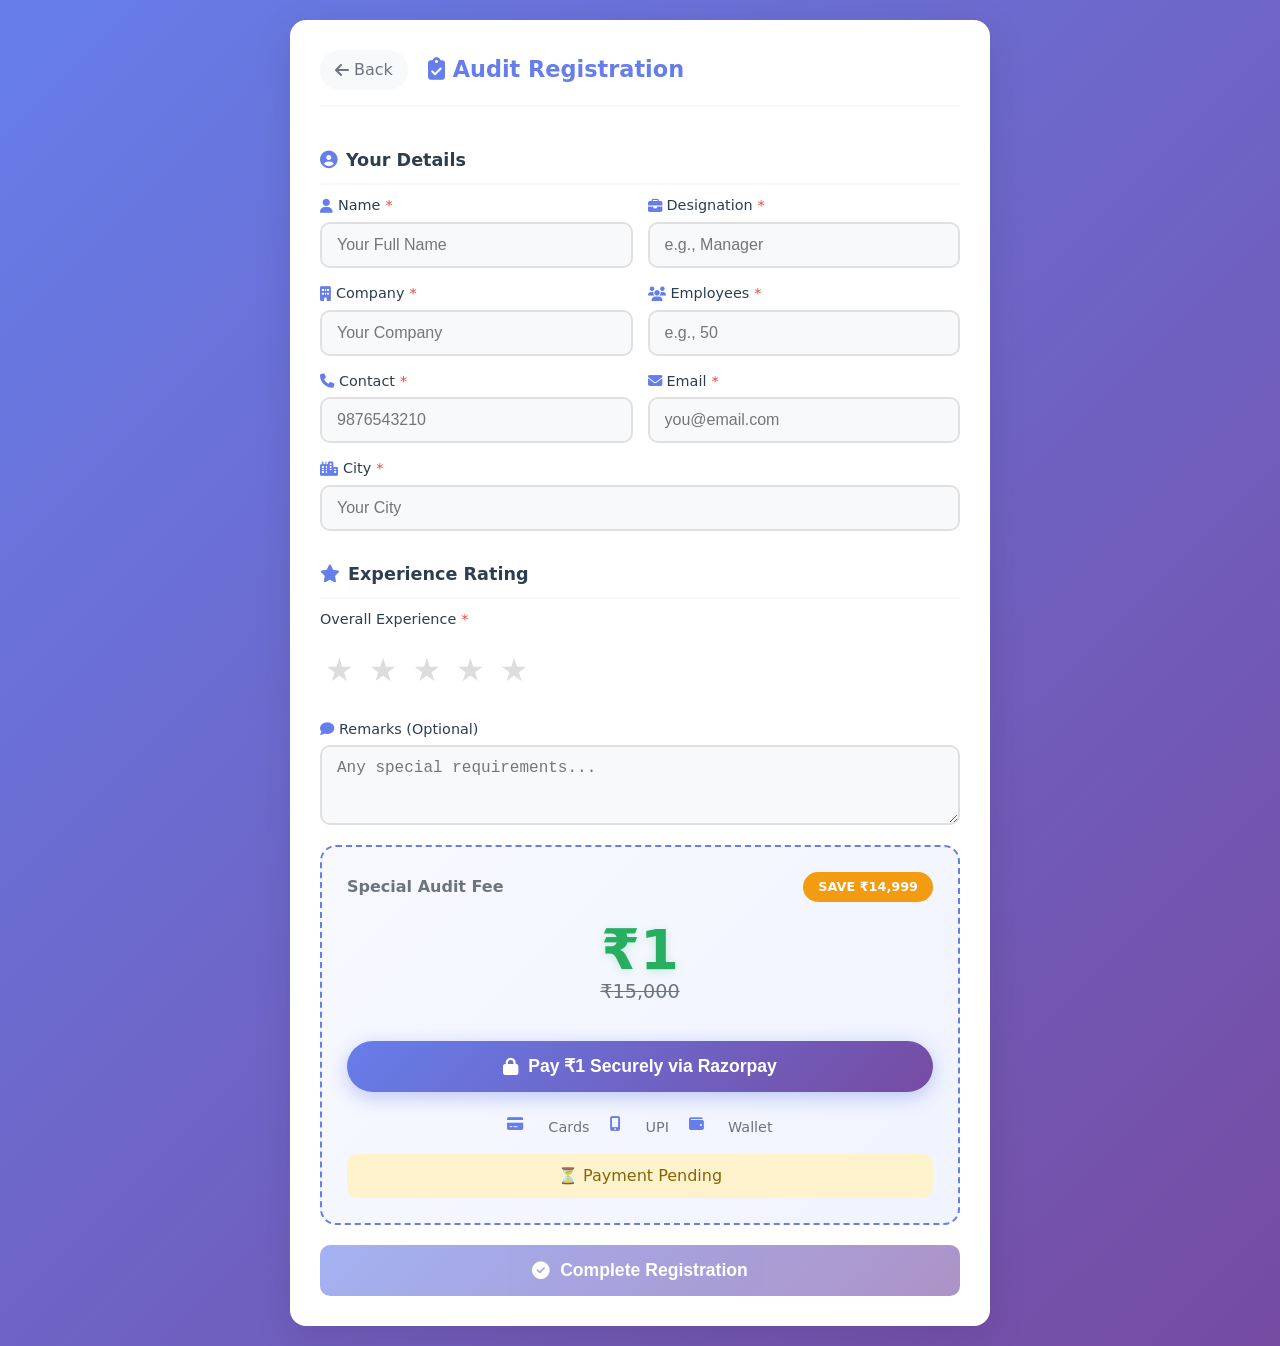
==== audit.html @ 8b499efc "solve the error" ====
<!DOCTYPE html>
<html lang="en">
<head>
    <meta charset="UTF-8">
    <meta name="viewport" content="width=device-width, initial-scale=1.0, maximum-scale=1.0, user-scalable=no">
    <title>Audit Registration - EventPro</title>
    <link rel="stylesheet" href="css/style.css">
    <!-- ✅ FIXED: Removed trailing space from Font Awesome URL -->
    <link rel="stylesheet" href="https://cdnjs.cloudflare.com/ajax/libs/font-awesome/6.4.0/css/all.min.css">
</head>
<body>
    <div class="form-container">
        <div class="form-nav">
            <a href="index.html" class="back-btn"><i class="fas fa-arrow-left"></i> Back</a>
            <h2><i class="fas fa-clipboard-check"></i> Audit Registration</h2>
        </div>
        
        <form id="auditForm" class="main-form" novalidate>
            <div class="section-title"><i class="fas fa-user-circle"></i> Your Details</div>
            
            <div class="form-row">
                <div class="field">
                    <label for="name"><i class="fas fa-user"></i> Name <span class="req">*</span></label>
                    <input type="text" id="name" name="name" placeholder="Your Full Name" required>
                </div>
                <div class="field">
                    <label for="designation"><i class="fas fa-briefcase"></i> Designation <span class="req">*</span></label>
                    <input type="text" id="designation" name="designation" placeholder="e.g., Manager" required>
                </div>
            </div>
            
            <div class="form-row">
                <div class="field">
                    <label for="company"><i class="fas fa-building"></i> Company <span class="req">*</span></label>
                    <input type="text" id="company" name="company" placeholder="Your Company" required>
                </div>
                <div class="field">
                    <label for="employees"><i class="fas fa-users"></i> Employees <span class="req">*</span></label>
                    <input type="number" id="employees" name="employees" placeholder="e.g., 50" min="1" required>
                </div>
            </div>
            
            <div class="form-row">
                <div class="field">
                    <label for="phone"><i class="fas fa-phone"></i> Contact <span class="req">*</span></label>
                    <input type="tel" id="phone" name="phone" placeholder="9876543210" pattern="[6-9][0-9]{9}" required>
                </div>
                <div class="field">
                    <label for="email"><i class="fas fa-envelope"></i> Email <span class="req">*</span></label>
                    <input type="email" id="email" name="email" placeholder="you@email.com" required>
                </div>
            </div>
            
            <div class="form-row">
                <div class="field full">
                    <label for="city"><i class="fas fa-city"></i> City <span class="req">*</span></label>
                    <input type="text" id="city" name="city" placeholder="Your City" required>
                </div>
            </div>
            
            <div class="section-title"><i class="fas fa-star"></i> Experience Rating</div>
            <div class="form-row">
                <div class="field full">
                    <label>Overall Experience <span class="req">*</span></label>
                    <div class="star-rating" id="auditStarRating">
                        <input type="radio" id="auditStar5" name="audit_rating" value="5"><label for="auditStar5">★</label>
                        <input type="radio" id="auditStar4" name="audit_rating" value="4"><label for="auditStar4">★</label>
                        <input type="radio" id="auditStar3" name="audit_rating" value="3"><label for="auditStar3">★</label>
                        <input type="radio" id="auditStar2" name="audit_rating" value="2"><label for="auditStar2">★</label>
                        <input type="radio" id="auditStar1" name="audit_rating" value="1" required><label for="auditStar1">★</label>
                    </div>
                </div>
            </div>
            
            <div class="form-row">
                <div class="field full">
                    <label for="remarks"><i class="fas fa-comment"></i> Remarks (Optional)</label>
                    <textarea id="remarks" rows="2" placeholder="Any special requirements..."></textarea>
                </div>
            </div>
            
            <!-- Payment Card -->
            <div class="payment-card">
                <div class="price-header">
                    <span class="price-label">Special Audit Fee</span>
                    <span class="offer-badge">SAVE ₹14,999</span>
                </div>
                <div class="price-display">
                    <span class="current-price">₹1</span>
                    <span class="original-price">₹15,000</span>
                </div>
                
                <!-- Payment Button -->
                <button type="button" id="payNowBtn" class="pay-btn">
                    <i class="fas fa-lock"></i> Pay ₹1 Securely via Razorpay
                </button>
                
                <div class="payment-methods">
                    <i class="fas fa-credit-card"></i> Cards
                    <i class="fas fa-mobile-alt"></i> UPI
                    <i class="fas fa-wallet"></i> Wallet
                </div>
                
                <div id="paymentStatus" class="payment-status pending">
                    ⏳ Payment Pending
                </div>
            </div>
            
            <!-- Submit Button (Enabled Only After Payment) -->
            <button type="submit" id="completeBtn" class="btn-complete" disabled>
                <i class="fas fa-check-circle"></i> Complete Registration
            </button>
        </form>
        
        <!-- Success Message -->
        <div id="auditSuccessMsg" class="success-message hidden">
            <div class="success-icon"><i class="fas fa-check-circle"></i></div>
            <h3>Registration Successful!</h3>
            <div class="receipt-details">
                <p><strong>Name:</strong> <span id="receiptName"></span></p>
                <p><strong>Email:</strong> <span id="receiptEmail"></span></p>
                <p><strong>Amount:</strong> ₹1</p>
                <p><strong>Payment ID:</strong> <span id="receiptPaymentId"></span></p>
                <p><strong>Status:</strong> <span class="success-text">Completed</span></p>
            </div>
            <div class="success-actions">
                <button onclick="window.print()" class="btn-print"><i class="fas fa-print"></i> Print</button>
                <a href="index.html" class="btn-home"><i class="fas fa-home"></i> Home</a>
            </div>
        </div>
    </div>
    
    <div id="toast" class="toast hidden"></div>
    <div id="loader" class="loader hidden"><div class="spin"></div><p>Processing...</p></div>
    
    <!-- ✅ CORRECTED: Use js/ folder path -->
    <script src="js/audit.js"></script>
</body>
</html>
---- css/style.css ----
/* ===== VARIABLES ===== */
:root {
    --primary: #667eea;
    --primary-dark: #5568d3;
    --secondary: #764ba2;
    --success: #27ae60;
    --success-dark: #219653;
    --danger: #e74c3c;
    --warning: #f39c12;
    --dark: #2c3e50;
    --light: #f8f9fa;
    --gray: #6c757d;
    --border: #e0e0e0;
    --shadow: 0 10px 40px rgba(0,0,0,0.1);
    --radius: 16px;
    --radius-sm: 10px;
    --transition: all 0.3s ease;
}

/* ===== RESET ===== */
* {
    margin: 0;
    padding: 0;
    box-sizing: border-box;
}

body {
    font-family: 'Segoe UI', system-ui, sans-serif;
    background: linear-gradient(135deg, #667eea 0%, #764ba2 100%);
    min-height: 100vh;
    display: flex;
    flex-direction: column;
    align-items: center;
    justify-content: center;
    padding: 20px;
    color: var(--dark);
    line-height: 1.5;
}

/* ===== LANDING PAGE ===== */
.landing-body {
    background: linear-gradient(135deg, #667eea 0%, #764ba2 50%, #f093fb 100%);
}

.landing-wrapper {
    max-width: 1000px;
    width: 100%;
}

.landing-header {
    text-align: center;
    color: white;
    margin-bottom: 40px;
}

.landing-header h1 {
    font-size: 2.2rem;
    margin-bottom: 10px;
    text-shadow: 0 2px 10px rgba(0,0,0,0.2);
}

.landing-subtitle {
    font-size: 1.2rem;
    opacity: 0.95;
}

.cards-container {
    display: grid;
    grid-template-columns: repeat(auto-fit, minmax(300px, 1fr));
    gap: 30px;
    margin-bottom: 30px;
}

.selection-card {
    background: white;
    border-radius: var(--radius);
    padding: 30px 25px;
    text-align: center;
    position: relative;
    transition: var(--transition);
    box-shadow: var(--shadow);
}

.selection-card:hover {
    transform: translateY(-10px);
    box-shadow: 0 20px 50px rgba(0,0,0,0.2);
}

.feedback-card {
    border-top: 5px solid var(--success);
}

.audit-card {
    border-top: 5px solid var(--warning);
}

.card-icon {
    width: 80px;
    height: 80px;
    border-radius: 50%;
    display: flex;
    align-items: center;
    justify-content: center;
    margin: 0 auto 20px;
    font-size: 2.5rem;
    color: white;
}

.feedback-card .card-icon {
    background: linear-gradient(135deg, var(--success), var(--success-dark));
}

.audit-card .card-icon {
    background: linear-gradient(135deg, var(--warning), #e67e22);
}

.offer-badge {
    position: absolute;
    top: 15px;
    right: 15px;
    background: linear-gradient(135deg, #ff6b6b, #ee5a24);
    color: white;
    padding: 5px 15px;
    border-radius: 20px;
    font-weight: bold;
    font-size: 0.8rem;
    animation: pulse 2s infinite;
}

.selection-card h2 {
    margin-bottom: 10px;
    color: var(--dark);
}

.selection-card p {
    color: var(--gray);
    margin-bottom: 20px;
}

.price-tag {
    margin: 15px 0;
}

.old-price {
    font-size: 1.2rem;
    color: var(--gray);
    text-decoration: line-through;
    margin-right: 10px;
}

.new-price {
    font-size: 2rem;
    font-weight: bold;
    color: var(--success);
}

.card-features {
    display: flex;
    flex-wrap: wrap;
    gap: 10px;
    justify-content: center;
    margin: 20px 0;
}

.card-features span {
    background: var(--light);
    padding: 5px 12px;
    border-radius: 20px;
    font-size: 0.85rem;
    color: var(--gray);
}

.card-features i {
    color: var(--success);
    margin-right: 5px;
}

.card-btn {
    display: inline-block;
    padding: 12px 30px;
    border-radius: 30px;
    text-decoration: none;
    font-weight: 600;
    transition: var(--transition);
    margin-top: 10px;
}

.feedback-btn {
    background: var(--success);
    color: white;
}

.feedback-btn:hover {
    background: var(--success-dark);
    transform: scale(1.05);
}

.audit-btn {
    background: linear-gradient(135deg, var(--warning), #e67e22);
    color: white;
}

.audit-btn:hover {
    background: linear-gradient(135deg, #e67e22, #d35400);
    transform: scale(1.05);
}

.secure-badge {
    text-align: center;
    color: white;
    font-size: 1rem;
    margin-top: 30px;
    padding: 15px;
    background: rgba(255,255,255,0.1);
    border-radius: 40px;
    backdrop-filter: blur(10px);
}

/* ===== FORM CONTAINER ===== */
.form-container {
    background: white;
    border-radius: var(--radius);
    box-shadow: var(--shadow);
    width: 100%;
    max-width: 700px;
    padding: 30px;
    animation: slideUp 0.4s ease;
}

@keyframes slideUp {
    from { opacity: 0; transform: translateY(20px); }
    to { opacity: 1; transform: translateY(0); }
}

.form-nav {
    display: flex;
    align-items: center;
    gap: 20px;
    margin-bottom: 25px;
    padding-bottom: 15px;
    border-bottom: 2px solid var(--light);
}

.back-btn {
    color: var(--gray);
    text-decoration: none;
    font-size: 1rem;
    display: flex;
    align-items: center;
    gap: 5px;
    padding: 8px 15px;
    border-radius: 30px;
    background: var(--light);
    transition: var(--transition);
}

.back-btn:hover {
    background: var(--border);
    color: var(--dark);
}

.form-nav h2 {
    color: var(--primary);
    font-size: 1.4rem;
}

/* ===== FORM ELEMENTS ===== */
.section-title {
    font-size: 1.1rem;
    font-weight: 600;
    color: var(--dark);
    padding: 15px 0 10px;
    margin: 15px 0 10px;
    border-bottom: 2px solid var(--light);
    display: flex;
    align-items: center;
    gap: 8px;
}

.section-title i {
    color: var(--primary);
}

.form-row {
    display: grid;
    grid-template-columns: 1fr 1fr;
    gap: 15px;
    margin-bottom: 15px;
}

.field {
    display: flex;
    flex-direction: column;
    gap: 5px;
}

.field.full {
    grid-column: 1 / -1;
}

label {
    font-size: 0.9rem;
    font-weight: 500;
    color: var(--dark);
    display: flex;
    align-items: center;
    gap: 5px;
}

label i {
    color: var(--primary);
    font-size: 0.9rem;
}

.req {
    color: var(--danger);
}

input, textarea, select {
    padding: 12px 15px;
    border: 2px solid var(--border);
    border-radius: var(--radius-sm);
    font-size: 1rem;
    transition: var(--transition);
    background: var(--light);
    width: 100%;
}

input:focus, textarea:focus {
    outline: none;
    border-color: var(--primary);
    background: white;
    box-shadow: 0 0 0 3px rgba(102, 126, 234, 0.1);
}

input.invalid, textarea.invalid {
    border-color: var(--danger);
}

textarea {
    resize: vertical;
    min-height: 80px;
}

/* ===== STAR RATING ===== */
.star-rating {
    display: flex;
    flex-direction: row-reverse;
    justify-content: flex-end;
    gap: 5px;
    padding: 5px 0;
}

.star-rating input {
    display: none;
}

.star-rating label {
    font-size: 2rem;
    color: #ddd;
    cursor: pointer;
    transition: var(--transition);
    padding: 5px;
}

.star-rating label:hover,
.star-rating label:hover ~ label,
.star-rating input:checked ~ label {
    color: #ffc107;
    transform: scale(1.1);
}

/* ===== PAYMENT CARD ===== */
.payment-card {
    background: linear-gradient(135deg, #f8f9ff, #f0f4ff);
    border: 2px dashed var(--primary);
    border-radius: var(--radius);
    padding: 25px;
    margin: 20px 0;
    text-align: center;
}

.price-header {
    display: flex;
    justify-content: space-between;
    align-items: center;
    margin-bottom: 15px;
}

.price-label {
    font-weight: 600;
    color: var(--gray);
}

.offer-badge {
    background: var(--warning);
    color: white;
    padding: 5px 15px;
    border-radius: 20px;
    font-size: 0.8rem;
    font-weight: bold;
    position: static;
}

.price-display {
    margin: 20px 0;
}

.current-price {
    font-size: 3.5rem;
    font-weight: 900;
    color: var(--success);
    text-shadow: 0 2px 10px rgba(39, 174, 96, 0.2);
    display: block;
    line-height: 1;
}

.original-price {
    font-size: 1.2rem;
    color: var(--gray);
    text-decoration: line-through;
}

.pay-btn {
    background: linear-gradient(135deg, var(--primary), var(--secondary));
    color: white;
    border: none;
    padding: 15px 30px;
    border-radius: 40px;
    font-size: 1.1rem;
    font-weight: 600;
    cursor: pointer;
    display: inline-flex;
    align-items: center;
    justify-content: center;
    gap: 10px;
    width: 100%;
    transition: var(--transition);
    margin: 15px 0;
    box-shadow: 0 5px 20px rgba(102, 126, 234, 0.4);
}

.pay-btn:hover {
    transform: translateY(-2px);
    box-shadow: 0 8px 30px rgba(102, 126, 234, 0.6);
}

.payment-methods {
    display: flex;
    justify-content: center;
    gap: 20px;
    color: var(--gray);
    font-size: 0.9rem;
    margin: 10px 0;
}

.payment-methods i {
    color: var(--primary);
    margin-right: 5px;
}

.payment-status {
    font-size: 1rem;
    margin-top: 15px;
    padding: 10px;
    border-radius: var(--radius-sm);
}

.payment-status.pending {
    background: #fff3cd;
    color: #856404;
}

.payment-status.success {
    background: #d4edda;
    color: #155724;
}

/* ===== BUTTONS ===== */
.btn-submit, .btn-complete {
    width: 100%;
    padding: 15px;
    border: none;
    border-radius: var(--radius-sm);
    font-size: 1.1rem;
    font-weight: 600;
    cursor: pointer;
    display: flex;
    align-items: center;
    justify-content: center;
    gap: 10px;
    transition: var(--transition);
    margin-top: 20px;
}

.btn-submit {
    background: linear-gradient(135deg, var(--success), var(--success-dark));
    color: white;
}

.btn-complete {
    background: linear-gradient(135deg, var(--primary), var(--secondary));
    color: white;
}

.btn-submit:hover:not(:disabled), 
.btn-complete:hover:not(:disabled) {
    transform: translateY(-2px);
    box-shadow: 0 5px 20px rgba(0,0,0,0.2);
}

button:disabled {
    opacity: 0.6;
    cursor: not-allowed;
}

/* ===== SUCCESS MESSAGE ===== */
.success-message {
    text-align: center;
    padding: 40px 20px;
    animation: fadeIn 0.4s ease;
}

.success-icon {
    font-size: 5rem;
    color: var(--success);
    margin-bottom: 20px;
    animation: bounce 0.5s ease;
}

@keyframes bounce {
    0%, 100% { transform: scale(1); }
    50% { transform: scale(1.1); }
}

.success-message h3 {
    color: var(--dark);
    font-size: 1.8rem;
    margin-bottom: 15px;
}

.receipt-details {
    background: var(--light);
    border-radius: var(--radius);
    padding: 20px;
    margin: 20px 0;
    text-align: left;
    border-left: 4px solid var(--success);
}

.receipt-details p {
    margin: 10px 0;
    display: flex;
    justify-content: space-between;
}

.success-text {
    color: var(--success);
    font-weight: bold;
}

.success-actions {
    display: flex;
    gap: 15px;
    justify-content: center;
    margin-top: 25px;
}

.btn-print, .btn-home {
    padding: 12px 25px;
    border: none;
    border-radius: 30px;
    font-size: 1rem;
    font-weight: 600;
    cursor: pointer;
    text-decoration: none;
    display: inline-flex;
    align-items: center;
    gap: 8px;
    transition: var(--transition);
}

.btn-print {
    background: var(--light);
    color: var(--dark);
    border: 2px solid var(--border);
}

.btn-home {
    background: var(--primary);
    color: white;
}

.btn-print:hover {
    background: var(--border);
}

.btn-home:hover {
    background: var(--primary-dark);
}

/* ===== LOADER ===== */
.loader {
    position: fixed;
    top: 0; left: 0;
    width: 100%; height: 100%;
    background: rgba(255,255,255,0.95);
    display: flex;
    flex-direction: column;
    align-items: center;
    justify-content: center;
    z-index: 1000;
    gap: 20px;
    backdrop-filter: blur(5px);
}

.spin {
    width: 50px; height: 50px;
    border: 4px solid var(--border);
    border-top: 4px solid var(--primary);
    border-radius: 50%;
    animation: spin 1s linear infinite;
}

@keyframes spin {
    0% { transform: rotate(0deg); }
    100% { transform: rotate(360deg); }
}

/* ===== TOAST ===== */
.toast {
    position: fixed;
    top: 20px;
    right: 20px;
    left: 20px;
    max-width: 400px;
    margin: 0 auto;
    background: white;
    color: var(--dark);
    padding: 15px 20px;
    border-radius: 10px;
    box-shadow: var(--shadow);
    z-index: 2000;
    font-weight: 500;
    border-left: 4px solid var(--primary);
    animation: slideIn 0.3s ease;
}

@keyframes slideIn {
    from { transform: translateX(100%); opacity: 0; }
    to { transform: translateX(0); opacity: 1; }
}

/* ===== UTILITIES ===== */
.hidden {
    display: none !important;
}

footer {
    text-align: center;
    color: rgba(255,255,255,0.9);
    margin-top: 30px;
    font-size: 0.9rem;
}

@keyframes pulse {
    0%, 100% { transform: scale(1); }
    50% { transform: scale(1.05); }
}

/* ===== RESPONSIVE ===== */
@media (max-width: 600px) {
    body { padding: 10px; }
    
    .form-container { padding: 20px; }
    
    .form-row { grid-template-columns: 1fr; }
    
    .cards-container { grid-template-columns: 1fr; }
    
    .landing-header h1 { font-size: 1.6rem; }
    
    .current-price { font-size: 2.8rem; }
    
    .success-actions { flex-direction: column; }
    
    .btn-print, .btn-home { width: 100%; justify-content: center; }
}
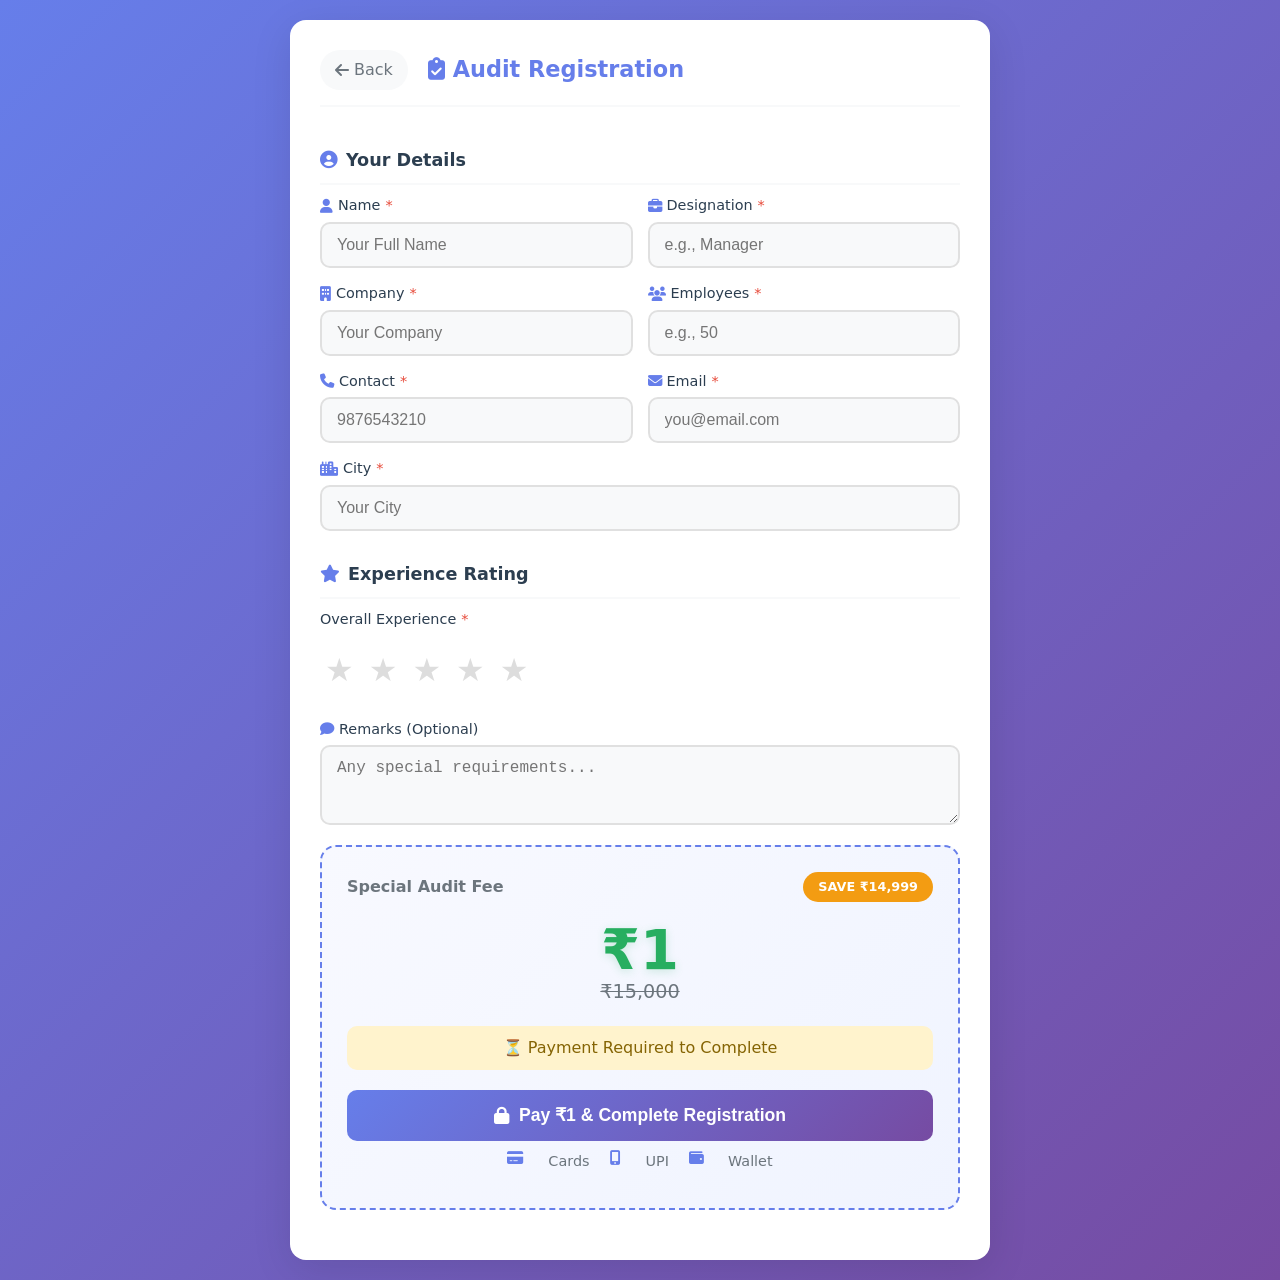
==== commit 76339f0d: "solve the error" ====
--- a/audit.html
+++ b/audit.html
@@ -1,139 +1,134 @@
 <!DOCTYPE html>
 <html lang="en">
 <head>
-    <meta charset="UTF-8">
-    <meta name="viewport" content="width=device-width, initial-scale=1.0, maximum-scale=1.0, user-scalable=no">
-    <title>Audit Registration - EventPro</title>
-    <link rel="stylesheet" href="css/style.css">
-    <!-- ✅ FIXED: Removed trailing space from Font Awesome URL -->
-    <link rel="stylesheet" href="https://cdnjs.cloudflare.com/ajax/libs/font-awesome/6.4.0/css/all.min.css">
+<meta charset="UTF-8">
+<meta name="viewport" content="width=device-width, initial-scale=1.0, maximum-scale=1.0, user-scalable=no">
+<title>Audit Registration - EventPro</title>
+<link rel="stylesheet" href="css/style.css">
+<link rel="stylesheet" href="https://cdnjs.cloudflare.com/ajax/libs/font-awesome/6.4.0/css/all.min.css">
 </head>
 <body>
-    <div class="form-container">
-        <div class="form-nav">
-            <a href="index.html" class="back-btn"><i class="fas fa-arrow-left"></i> Back</a>
-            <h2><i class="fas fa-clipboard-check"></i> Audit Registration</h2>
+<div class="form-container">
+    <!-- Header -->
+    <div class="form-nav">
+        <a href="index.html" class="back-btn"><i class="fas fa-arrow-left"></i> Back</a>
+        <h2><i class="fas fa-clipboard-check"></i> Audit Registration</h2>
+    </div>
+
+    <form id="auditForm" class="main-form" novalidate>
+        <!-- Details Section -->
+        <div class="section-title"><i class="fas fa-user-circle"></i> Your Details</div>
+        <div class="form-row">
+            <div class="field">
+                <label for="name"><i class="fas fa-user"></i> Name <span class="req">*</span></label>
+                <input type="text" id="name" name="name" placeholder="Your Full Name" required>
+            </div>
+            <div class="field">
+                <label for="designation"><i class="fas fa-briefcase"></i> Designation <span class="req">*</span></label>
+                <input type="text" id="designation" name="designation" placeholder="e.g., Manager" required>
+            </div>
         </div>
-        
-        <form id="auditForm" class="main-form" novalidate>
-            <div class="section-title"><i class="fas fa-user-circle"></i> Your Details</div>
-            
-            <div class="form-row">
-                <div class="field">
-                    <label for="name"><i class="fas fa-user"></i> Name <span class="req">*</span></label>
-                    <input type="text" id="name" name="name" placeholder="Your Full Name" required>
-                </div>
-                <div class="field">
-                    <label for="designation"><i class="fas fa-briefcase"></i> Designation <span class="req">*</span></label>
-                    <input type="text" id="designation" name="designation" placeholder="e.g., Manager" required>
+        <div class="form-row">
+            <div class="field">
+                <label for="company"><i class="fas fa-building"></i> Company <span class="req">*</span></label>
+                <input type="text" id="company" name="company" placeholder="Your Company" required>
+            </div>
+            <div class="field">
+                <label for="employees"><i class="fas fa-users"></i> Employees <span class="req">*</span></label>
+                <input type="number" id="employees" name="employees" placeholder="e.g., 50" min="1" required>
+            </div>
+        </div>
+        <div class="form-row">
+            <div class="field">
+                <label for="phone"><i class="fas fa-phone"></i> Contact <span class="req">*</span></label>
+                <input type="tel" id="phone" name="phone" placeholder="9876543210" pattern="[6-9][0-9]{9}" required>
+            </div>
+            <div class="field">
+                <label for="email"><i class="fas fa-envelope"></i> Email <span class="req">*</span></label>
+                <input type="email" id="email" name="email" placeholder="you@email.com" required>
+            </div>
+        </div>
+        <div class="form-row">
+            <div class="field full">
+                <label for="city"><i class="fas fa-city"></i> City <span class="req">*</span></label>
+                <input type="text" id="city" name="city" placeholder="Your City" required>
+            </div>
+        </div>
+
+        <!-- Rating Section -->
+        <div class="section-title"><i class="fas fa-star"></i> Experience Rating</div>
+        <div class="form-row">
+            <div class="field full">
+                <label>Overall Experience <span class="req">*</span></label>
+                <div class="star-rating" id="auditStarRating">
+                    <input type="radio" id="auditStar5" name="audit_rating" value="5"><label for="auditStar5">★</label>
+                    <input type="radio" id="auditStar4" name="audit_rating" value="4"><label for="auditStar4">★</label>
+                    <input type="radio" id="auditStar3" name="audit_rating" value="3"><label for="auditStar3">★</label>
+                    <input type="radio" id="auditStar2" name="audit_rating" value="2"><label for="auditStar2">★</label>
+                    <input type="radio" id="auditStar1" name="audit_rating" value="1" required><label for="auditStar1">★</label>
                 </div>
             </div>
-            
-            <div class="form-row">
-                <div class="field">
-                    <label for="company"><i class="fas fa-building"></i> Company <span class="req">*</span></label>
-                    <input type="text" id="company" name="company" placeholder="Your Company" required>
-                </div>
-                <div class="field">
-                    <label for="employees"><i class="fas fa-users"></i> Employees <span class="req">*</span></label>
-                    <input type="number" id="employees" name="employees" placeholder="e.g., 50" min="1" required>
-                </div>
+        </div>
+
+        <!-- Remarks -->
+        <div class="form-row">
+            <div class="field full">
+                <label for="remarks"><i class="fas fa-comment"></i> Remarks (Optional)</label>
+                <textarea id="remarks" rows="2" placeholder="Any special requirements..."></textarea>
+            </div>
+        </div>
+
+        <!-- Single Payment & Action Button -->
+        <div class="payment-card">
+            <div class="price-header">
+                <span class="price-label">Special Audit Fee</span>
+                <span class="offer-badge">SAVE ₹14,999</span>
+            </div>
+            <div class="price-display">
+                <span class="current-price">₹1</span>
+                <span class="original-price">₹15,000</span>
             </div>
             
-            <div class="form-row">
-                <div class="field">
-                    <label for="phone"><i class="fas fa-phone"></i> Contact <span class="req">*</span></label>
-                    <input type="tel" id="phone" name="phone" placeholder="9876543210" pattern="[6-9][0-9]{9}" required>
-                </div>
-                <div class="field">
-                    <label for="email"><i class="fas fa-envelope"></i> Email <span class="req">*</span></label>
-                    <input type="email" id="email" name="email" placeholder="you@email.com" required>
-                </div>
+            <!-- Payment Status Indicator -->
+            <div id="paymentStatus" class="payment-status pending">
+                ⏳ Payment Required to Complete
             </div>
-            
-            <div class="form-row">
-                <div class="field full">
-                    <label for="city"><i class="fas fa-city"></i> City <span class="req">*</span></label>
-                    <input type="text" id="city" name="city" placeholder="Your City" required>
-                </div>
-            </div>
-            
-            <div class="section-title"><i class="fas fa-star"></i> Experience Rating</div>
-            <div class="form-row">
-                <div class="field full">
-                    <label>Overall Experience <span class="req">*</span></label>
-                    <div class="star-rating" id="auditStarRating">
-                        <input type="radio" id="auditStar5" name="audit_rating" value="5"><label for="auditStar5">★</label>
-                        <input type="radio" id="auditStar4" name="audit_rating" value="4"><label for="auditStar4">★</label>
-                        <input type="radio" id="auditStar3" name="audit_rating" value="3"><label for="auditStar3">★</label>
-                        <input type="radio" id="auditStar2" name="audit_rating" value="2"><label for="auditStar2">★</label>
-                        <input type="radio" id="auditStar1" name="audit_rating" value="1" required><label for="auditStar1">★</label>
-                    </div>
-                </div>
-            </div>
-            
-            <div class="form-row">
-                <div class="field full">
-                    <label for="remarks"><i class="fas fa-comment"></i> Remarks (Optional)</label>
-                    <textarea id="remarks" rows="2" placeholder="Any special requirements..."></textarea>
-                </div>
-            </div>
-            
-            <!-- Payment Card -->
-            <div class="payment-card">
-                <div class="price-header">
-                    <span class="price-label">Special Audit Fee</span>
-                    <span class="offer-badge">SAVE ₹14,999</span>
-                </div>
-                <div class="price-display">
-                    <span class="current-price">₹1</span>
-                    <span class="original-price">₹15,000</span>
-                </div>
-                
-                <!-- Payment Button -->
-                <button type="button" id="payNowBtn" class="pay-btn">
-                    <i class="fas fa-lock"></i> Pay ₹1 Securely via Razorpay
-                </button>
-                
-                <div class="payment-methods">
-                    <i class="fas fa-credit-card"></i> Cards
-                    <i class="fas fa-mobile-alt"></i> UPI
-                    <i class="fas fa-wallet"></i> Wallet
-                </div>
-                
-                <div id="paymentStatus" class="payment-status pending">
-                    ⏳ Payment Pending
-                </div>
-            </div>
-            
-            <!-- Submit Button (Enabled Only After Payment) -->
-            <button type="submit" id="completeBtn" class="btn-complete" disabled>
-                <i class="fas fa-check-circle"></i> Complete Registration
+
+            <!-- SINGLE BUTTON -->
+            <button type="button" id="completeBtn" class="btn-complete">
+                <i class="fas fa-lock"></i> Pay ₹1 & Complete Registration
             </button>
-        </form>
-        
-        <!-- Success Message -->
-        <div id="auditSuccessMsg" class="success-message hidden">
-            <div class="success-icon"><i class="fas fa-check-circle"></i></div>
-            <h3>Registration Successful!</h3>
-            <div class="receipt-details">
-                <p><strong>Name:</strong> <span id="receiptName"></span></p>
-                <p><strong>Email:</strong> <span id="receiptEmail"></span></p>
-                <p><strong>Amount:</strong> ₹1</p>
-                <p><strong>Payment ID:</strong> <span id="receiptPaymentId"></span></p>
-                <p><strong>Status:</strong> <span class="success-text">Completed</span></p>
-            </div>
-            <div class="success-actions">
-                <button onclick="window.print()" class="btn-print"><i class="fas fa-print"></i> Print</button>
-                <a href="index.html" class="btn-home"><i class="fas fa-home"></i> Home</a>
+
+            <div class="payment-methods">
+                <i class="fas fa-credit-card"></i> Cards
+                <i class="fas fa-mobile-alt"></i> UPI
+                <i class="fas fa-wallet"></i> Wallet
             </div>
         </div>
+    </form>
+
+    <!-- Success Message -->
+    <div id="auditSuccessMsg" class="success-message hidden">
+        <div class="success-icon"><i class="fas fa-check-circle"></i></div>
+        <h3>Registration Successful!</h3>
+        <p>Your data has been sent to our records.</p>
+        <div class="receipt-details">
+            <p><strong>Name:</strong> <span id="receiptName"></span></p>
+            <p><strong>Email:</strong> <span id="receiptEmail"></span></p>
+            <p><strong>Amount:</strong> ₹1</p>
+            <p><strong>Payment ID:</strong> <span id="receiptPaymentId"></span></p>
+            <p><strong>Status:</strong> <span class="success-text">Completed</span></p>
+        </div>
+        <div class="success-actions">
+            <button onclick="window.print()" class="btn-print"><i class="fas fa-print"></i> Print</button>
+            <a href="index.html" class="btn-home"><i class="fas fa-home"></i> Home</a>
+        </div>
     </div>
-    
-    <div id="toast" class="toast hidden"></div>
-    <div id="loader" class="loader hidden"><div class="spin"></div><p>Processing...</p></div>
-    
-    <!-- ✅ CORRECTED: Use js/ folder path -->
-    <script src="js/audit.js"></script>
+</div>
+
+<div id="toast" class="toast hidden"></div>
+<div id="loader" class="loader hidden"><div class="spin"></div><p>Processing...</p></div>
+
+<script src="audit.js"></script>
 </body>
 </html>
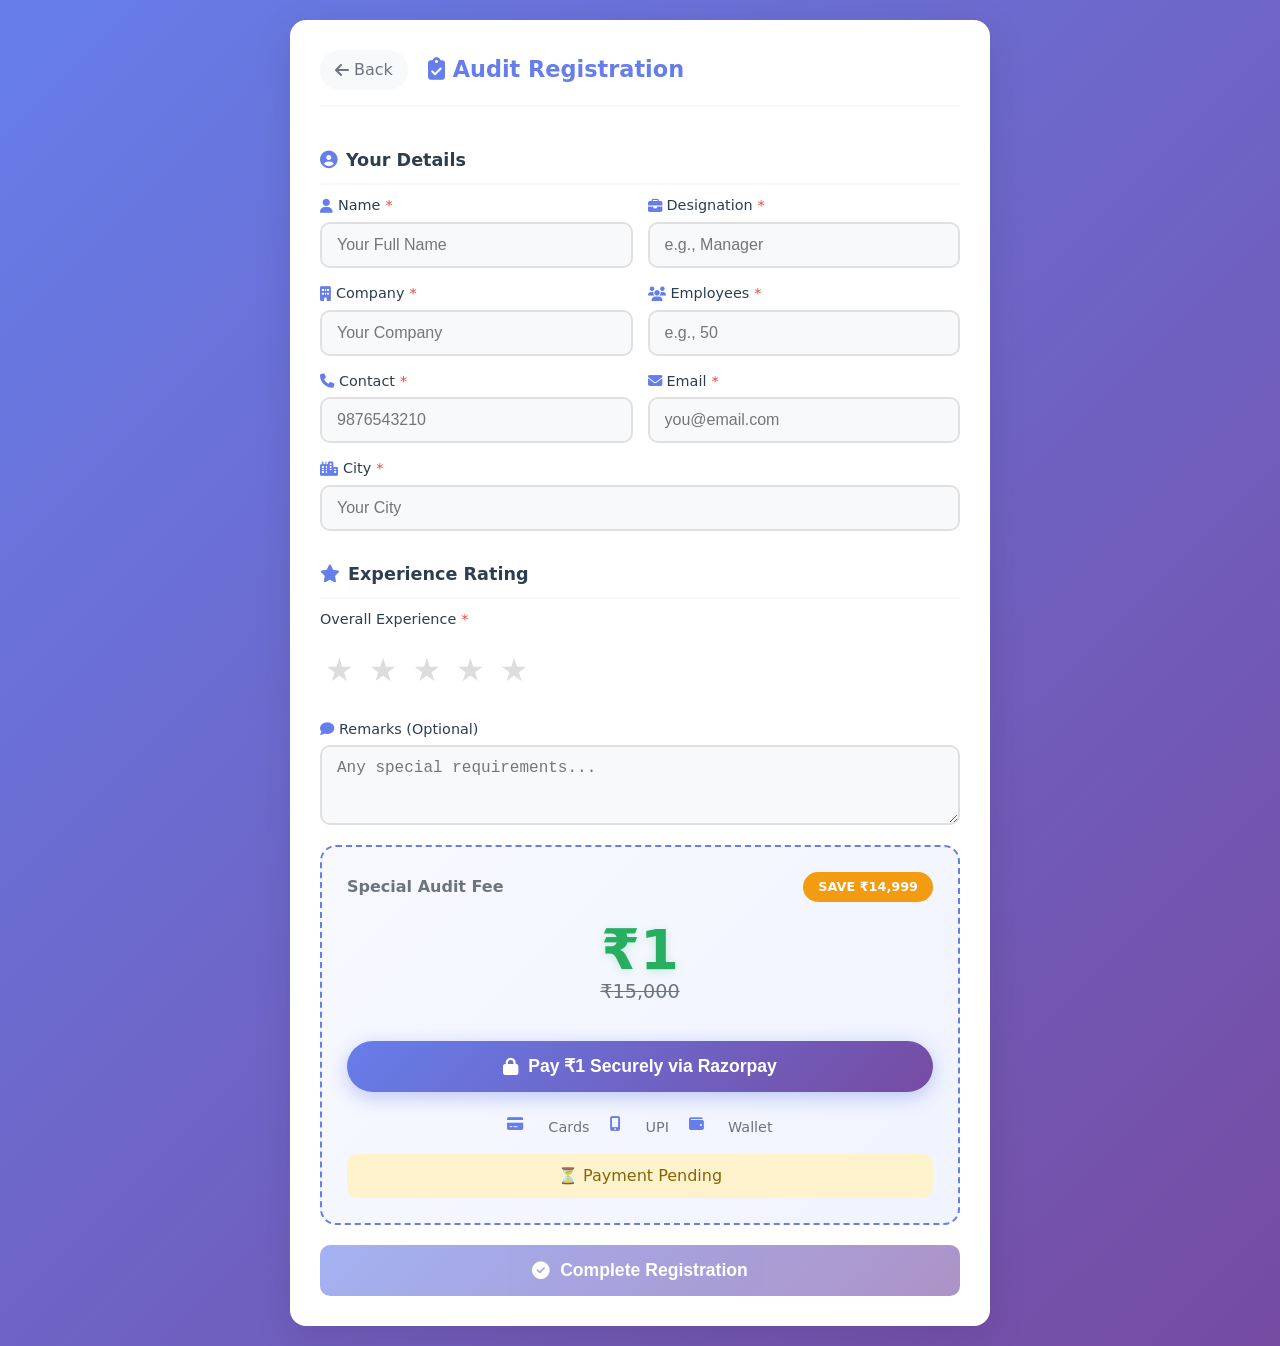
==== commit 5b6e02a3: "solve the error" ====
--- a/audit.html
+++ b/audit.html
@@ -1,134 +1,135 @@
 <!DOCTYPE html>
 <html lang="en">
 <head>
-<meta charset="UTF-8">
-<meta name="viewport" content="width=device-width, initial-scale=1.0, maximum-scale=1.0, user-scalable=no">
-<title>Audit Registration - EventPro</title>
-<link rel="stylesheet" href="css/style.css">
-<link rel="stylesheet" href="https://cdnjs.cloudflare.com/ajax/libs/font-awesome/6.4.0/css/all.min.css">
+    <meta charset="UTF-8">
+    <meta name="viewport" content="width=device-width, initial-scale=1.0, maximum-scale=1.0, user-scalable=no">
+    <title>Audit Registration - EventPro</title>
+    <link rel="stylesheet" href="css/style.css">
+    <link rel="stylesheet" href="https://cdnjs.cloudflare.com/ajax/libs/font-awesome/6.4.0/css/all.min.css">
 </head>
 <body>
-<div class="form-container">
-    <!-- Header -->
-    <div class="form-nav">
-        <a href="index.html" class="back-btn"><i class="fas fa-arrow-left"></i> Back</a>
-        <h2><i class="fas fa-clipboard-check"></i> Audit Registration</h2>
-    </div>
-
-    <form id="auditForm" class="main-form" novalidate>
-        <!-- Details Section -->
-        <div class="section-title"><i class="fas fa-user-circle"></i> Your Details</div>
-        <div class="form-row">
-            <div class="field">
-                <label for="name"><i class="fas fa-user"></i> Name <span class="req">*</span></label>
-                <input type="text" id="name" name="name" placeholder="Your Full Name" required>
+    <div class="form-container">
+        <div class="form-nav">
+            <a href="index.html" class="back-btn"><i class="fas fa-arrow-left"></i> Back</a>
+            <h2><i class="fas fa-clipboard-check"></i> Audit Registration</h2>
+        </div>
+        
+        <form id="auditForm" class="main-form" novalidate>
+            <div class="section-title"><i class="fas fa-user-circle"></i> Your Details</div>
+            
+            <div class="form-row">
+                <div class="field">
+                    <label for="name"><i class="fas fa-user"></i> Name <span class="req">*</span></label>
+                    <input type="text" id="name" name="name" placeholder="Your Full Name" required>
+                </div>
+                <div class="field">
+                    <label for="designation"><i class="fas fa-briefcase"></i> Designation <span class="req">*</span></label>
+                    <input type="text" id="designation" name="designation" placeholder="e.g., Manager" required>
+                </div>
             </div>
-            <div class="field">
-                <label for="designation"><i class="fas fa-briefcase"></i> Designation <span class="req">*</span></label>
-                <input type="text" id="designation" name="designation" placeholder="e.g., Manager" required>
+            
+            <div class="form-row">
+                <div class="field">
+                    <label for="company"><i class="fas fa-building"></i> Company <span class="req">*</span></label>
+                    <input type="text" id="company" name="company" placeholder="Your Company" required>
+                </div>
+                <div class="field">
+                    <label for="employees"><i class="fas fa-users"></i> Employees <span class="req">*</span></label>
+                    <input type="number" id="employees" name="employees" placeholder="e.g., 50" min="1" required>
+                </div>
+            </div>
+            
+            <div class="form-row">
+                <div class="field">
+                    <label for="phone"><i class="fas fa-phone"></i> Contact <span class="req">*</span></label>
+                    <input type="tel" id="phone" name="phone" placeholder="9876543210" pattern="[6-9][0-9]{9}" required>
+                </div>
+                <div class="field">
+                    <label for="email"><i class="fas fa-envelope"></i> Email <span class="req">*</span></label>
+                    <input type="email" id="email" name="email" placeholder="you@email.com" required>
+                </div>
+            </div>
+            
+            <div class="form-row">
+                <div class="field full">
+                    <label for="city"><i class="fas fa-city"></i> City <span class="req">*</span></label>
+                    <input type="text" id="city" name="city" placeholder="Your City" required>
+                </div>
+            </div>
+            
+            <div class="section-title"><i class="fas fa-star"></i> Experience Rating</div>
+            <div class="form-row">
+                <div class="field full">
+                    <label>Overall Experience <span class="req">*</span></label>
+                    <div class="star-rating" id="auditStarRating">
+                        <input type="radio" id="auditStar5" name="audit_rating" value="5"><label for="auditStar5">★</label>
+                        <input type="radio" id="auditStar4" name="audit_rating" value="4"><label for="auditStar4">★</label>
+                        <input type="radio" id="auditStar3" name="audit_rating" value="3"><label for="auditStar3">★</label>
+                        <input type="radio" id="auditStar2" name="audit_rating" value="2"><label for="auditStar2">★</label>
+                        <input type="radio" id="auditStar1" name="audit_rating" value="1" required><label for="auditStar1">★</label>
+                    </div>
+                </div>
+            </div>
+            
+            <div class="form-row">
+                <div class="field full">
+                    <label for="remarks"><i class="fas fa-comment"></i> Remarks (Optional)</label>
+                    <textarea id="remarks" rows="2" placeholder="Any special requirements..."></textarea>
+                </div>
+            </div>
+            
+            <!-- Payment Card -->
+            <div class="payment-card">
+                <div class="price-header">
+                    <span class="price-label">Special Audit Fee</span>
+                    <span class="offer-badge">SAVE ₹14,999</span>
+                </div>
+                <div class="price-display">
+                    <span class="current-price">₹1</span>
+                    <span class="original-price">₹15,000</span>
+                </div>
+                
+                <button type="button" id="payNowBtn" class="pay-btn">
+                    <i class="fas fa-lock"></i> Pay ₹1 Securely via Razorpay
+                </button>
+                
+                <div class="payment-methods">
+                    <i class="fas fa-credit-card"></i> Cards
+                    <i class="fas fa-mobile-alt"></i> UPI
+                    <i class="fas fa-wallet"></i> Wallet
+                </div>
+                
+                <div id="paymentStatus" class="payment-status pending">
+                    ⏳ Payment Pending
+                </div>
+            </div>
+            
+            <button type="submit" id="completeBtn" class="btn-complete" disabled>
+                <i class="fas fa-check-circle"></i> Complete Registration
+            </button>
+        </form>
+        
+        <div id="auditSuccessMsg" class="success-message hidden">
+            <div class="success-icon"><i class="fas fa-check-circle"></i></div>
+            <h3>Registration Successful!</h3>
+            <div class="receipt-details">
+                <p><strong>Name:</strong> <span id="receiptName"></span></p>
+                <p><strong>Email:</strong> <span id="receiptEmail"></span></p>
+                <p><strong>Amount:</strong> ₹1</p>
+                <p><strong>Payment ID:</strong> <span id="receiptPaymentId"></span></p>
+                <p><strong>Status:</strong> <span class="success-text">Completed</span></p>
+            </div>
+            <div class="success-actions">
+                <button onclick="window.print()" class="btn-print"><i class="fas fa-print"></i> Print</button>
+                <a href="index.html" class="btn-home"><i class="fas fa-home"></i> Home</a>
             </div>
         </div>
-        <div class="form-row">
-            <div class="field">
-                <label for="company"><i class="fas fa-building"></i> Company <span class="req">*</span></label>
-                <input type="text" id="company" name="company" placeholder="Your Company" required>
-            </div>
-            <div class="field">
-                <label for="employees"><i class="fas fa-users"></i> Employees <span class="req">*</span></label>
-                <input type="number" id="employees" name="employees" placeholder="e.g., 50" min="1" required>
-            </div>
-        </div>
-        <div class="form-row">
-            <div class="field">
-                <label for="phone"><i class="fas fa-phone"></i> Contact <span class="req">*</span></label>
-                <input type="tel" id="phone" name="phone" placeholder="9876543210" pattern="[6-9][0-9]{9}" required>
-            </div>
-            <div class="field">
-                <label for="email"><i class="fas fa-envelope"></i> Email <span class="req">*</span></label>
-                <input type="email" id="email" name="email" placeholder="you@email.com" required>
-            </div>
-        </div>
-        <div class="form-row">
-            <div class="field full">
-                <label for="city"><i class="fas fa-city"></i> City <span class="req">*</span></label>
-                <input type="text" id="city" name="city" placeholder="Your City" required>
-            </div>
-        </div>
-
-        <!-- Rating Section -->
-        <div class="section-title"><i class="fas fa-star"></i> Experience Rating</div>
-        <div class="form-row">
-            <div class="field full">
-                <label>Overall Experience <span class="req">*</span></label>
-                <div class="star-rating" id="auditStarRating">
-                    <input type="radio" id="auditStar5" name="audit_rating" value="5"><label for="auditStar5">★</label>
-                    <input type="radio" id="auditStar4" name="audit_rating" value="4"><label for="auditStar4">★</label>
-                    <input type="radio" id="auditStar3" name="audit_rating" value="3"><label for="auditStar3">★</label>
-                    <input type="radio" id="auditStar2" name="audit_rating" value="2"><label for="auditStar2">★</label>
-                    <input type="radio" id="auditStar1" name="audit_rating" value="1" required><label for="auditStar1">★</label>
-                </div>
-            </div>
-        </div>
-
-        <!-- Remarks -->
-        <div class="form-row">
-            <div class="field full">
-                <label for="remarks"><i class="fas fa-comment"></i> Remarks (Optional)</label>
-                <textarea id="remarks" rows="2" placeholder="Any special requirements..."></textarea>
-            </div>
-        </div>
-
-        <!-- Single Payment & Action Button -->
-        <div class="payment-card">
-            <div class="price-header">
-                <span class="price-label">Special Audit Fee</span>
-                <span class="offer-badge">SAVE ₹14,999</span>
-            </div>
-            <div class="price-display">
-                <span class="current-price">₹1</span>
-                <span class="original-price">₹15,000</span>
-            </div>
-            
-            <!-- Payment Status Indicator -->
-            <div id="paymentStatus" class="payment-status pending">
-                ⏳ Payment Required to Complete
-            </div>
-
-            <!-- SINGLE BUTTON -->
-            <button type="button" id="completeBtn" class="btn-complete">
-                <i class="fas fa-lock"></i> Pay ₹1 & Complete Registration
-            </button>
-
-            <div class="payment-methods">
-                <i class="fas fa-credit-card"></i> Cards
-                <i class="fas fa-mobile-alt"></i> UPI
-                <i class="fas fa-wallet"></i> Wallet
-            </div>
-        </div>
-    </form>
-
-    <!-- Success Message -->
-    <div id="auditSuccessMsg" class="success-message hidden">
-        <div class="success-icon"><i class="fas fa-check-circle"></i></div>
-        <h3>Registration Successful!</h3>
-        <p>Your data has been sent to our records.</p>
-        <div class="receipt-details">
-            <p><strong>Name:</strong> <span id="receiptName"></span></p>
-            <p><strong>Email:</strong> <span id="receiptEmail"></span></p>
-            <p><strong>Amount:</strong> ₹1</p>
-            <p><strong>Payment ID:</strong> <span id="receiptPaymentId"></span></p>
-            <p><strong>Status:</strong> <span class="success-text">Completed</span></p>
-        </div>
-        <div class="success-actions">
-            <button onclick="window.print()" class="btn-print"><i class="fas fa-print"></i> Print</button>
-            <a href="index.html" class="btn-home"><i class="fas fa-home"></i> Home</a>
-        </div>
     </div>
-</div>
-
-<div id="toast" class="toast hidden"></div>
-<div id="loader" class="loader hidden"><div class="spin"></div><p>Processing...</p></div>
-
-<script src="audit.js"></script>
+    
+    <div id="toast" class="toast hidden"></div>
+    <div id="loader" class="loader hidden"><div class="spin"></div><p>Processing...</p></div>
+    
+    <!-- ✅ CORRECTED: Script in same folder -->
+    <script src="audit.js"></script>
 </body>
 </html>
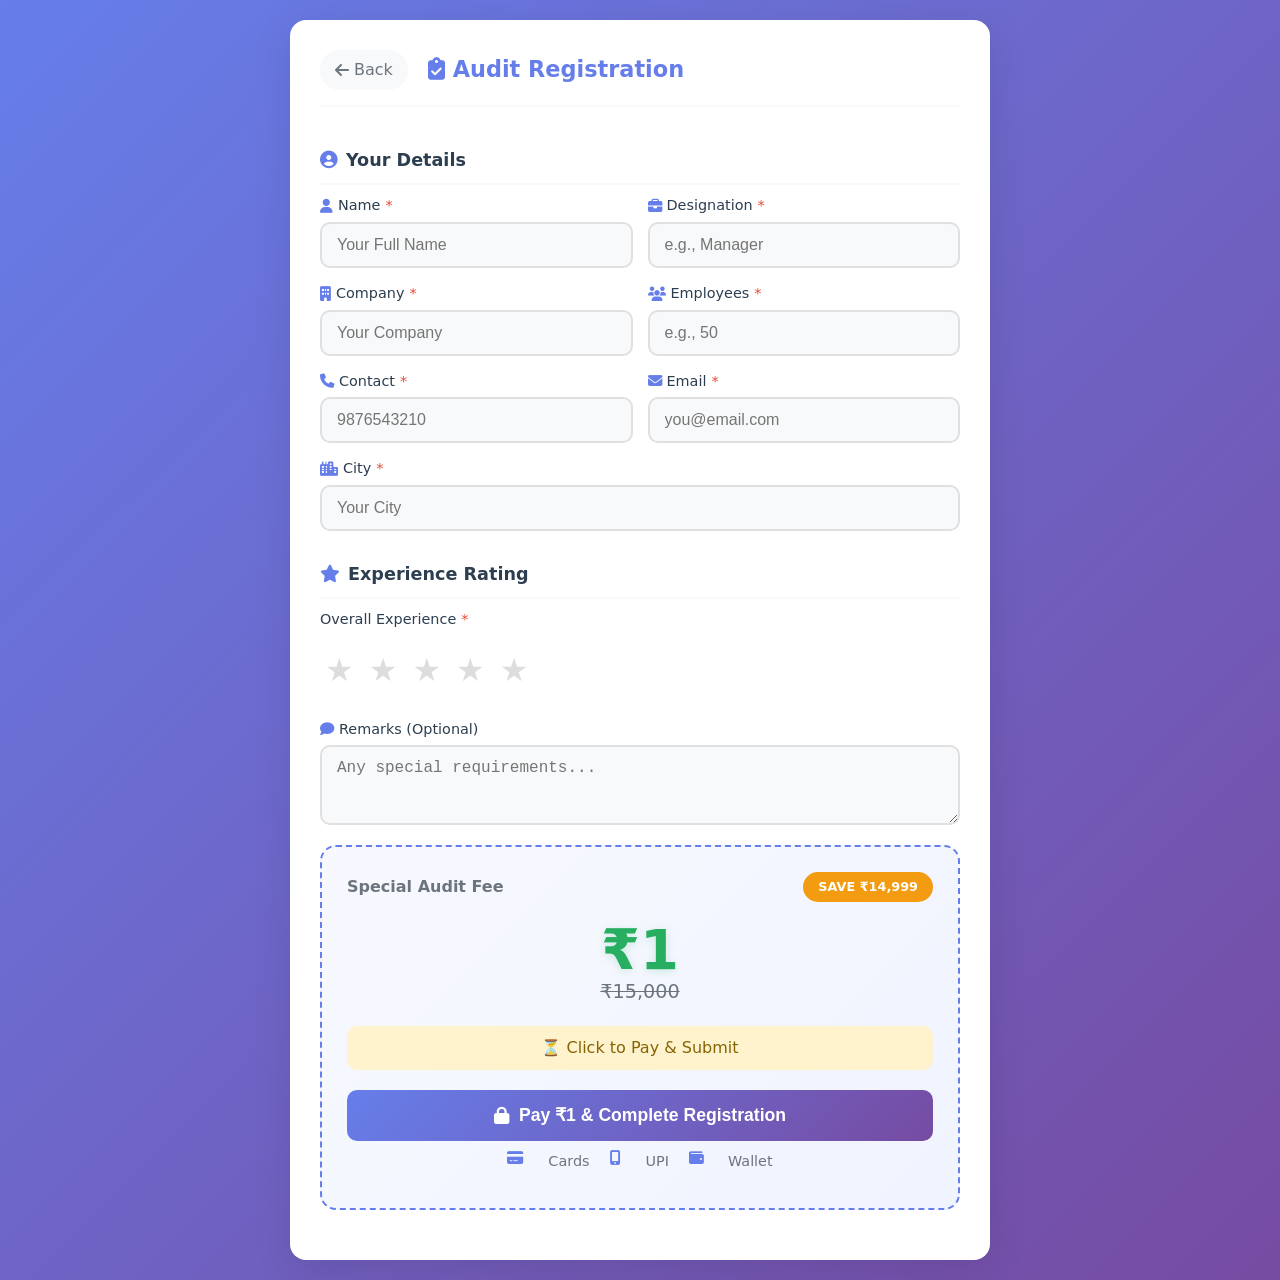
==== commit a6e712a9: "solve the error" ====
--- a/audit.html
+++ b/audit.html
@@ -1,135 +1,134 @@
 <!DOCTYPE html>
 <html lang="en">
 <head>
-    <meta charset="UTF-8">
-    <meta name="viewport" content="width=device-width, initial-scale=1.0, maximum-scale=1.0, user-scalable=no">
-    <title>Audit Registration - EventPro</title>
-    <link rel="stylesheet" href="css/style.css">
-    <link rel="stylesheet" href="https://cdnjs.cloudflare.com/ajax/libs/font-awesome/6.4.0/css/all.min.css">
+<meta charset="UTF-8">
+<meta name="viewport" content="width=device-width, initial-scale=1.0, maximum-scale=1.0, user-scalable=no">
+<title>Audit Registration - EventPro</title>
+<link rel="stylesheet" href="css/style.css">
+<link rel="stylesheet" href="https://cdnjs.cloudflare.com/ajax/libs/font-awesome/6.4.0/css/all.min.css">
 </head>
 <body>
-    <div class="form-container">
-        <div class="form-nav">
-            <a href="index.html" class="back-btn"><i class="fas fa-arrow-left"></i> Back</a>
-            <h2><i class="fas fa-clipboard-check"></i> Audit Registration</h2>
+<div class="form-container">
+    <!-- Header -->
+    <div class="form-nav">
+        <a href="index.html" class="back-btn"><i class="fas fa-arrow-left"></i> Back</a>
+        <h2><i class="fas fa-clipboard-check"></i> Audit Registration</h2>
+    </div>
+
+    <form id="auditForm" class="main-form" novalidate>
+        <!-- Details Section -->
+        <div class="section-title"><i class="fas fa-user-circle"></i> Your Details</div>
+        <div class="form-row">
+            <div class="field">
+                <label for="name"><i class="fas fa-user"></i> Name <span class="req">*</span></label>
+                <input type="text" id="name" name="name" placeholder="Your Full Name" required>
+            </div>
+            <div class="field">
+                <label for="designation"><i class="fas fa-briefcase"></i> Designation <span class="req">*</span></label>
+                <input type="text" id="designation" name="designation" placeholder="e.g., Manager" required>
+            </div>
         </div>
-        
-        <form id="auditForm" class="main-form" novalidate>
-            <div class="section-title"><i class="fas fa-user-circle"></i> Your Details</div>
-            
-            <div class="form-row">
-                <div class="field">
-                    <label for="name"><i class="fas fa-user"></i> Name <span class="req">*</span></label>
-                    <input type="text" id="name" name="name" placeholder="Your Full Name" required>
-                </div>
-                <div class="field">
-                    <label for="designation"><i class="fas fa-briefcase"></i> Designation <span class="req">*</span></label>
-                    <input type="text" id="designation" name="designation" placeholder="e.g., Manager" required>
+        <div class="form-row">
+            <div class="field">
+                <label for="company"><i class="fas fa-building"></i> Company <span class="req">*</span></label>
+                <input type="text" id="company" name="company" placeholder="Your Company" required>
+            </div>
+            <div class="field">
+                <label for="employees"><i class="fas fa-users"></i> Employees <span class="req">*</span></label>
+                <input type="number" id="employees" name="employees" placeholder="e.g., 50" min="1" required>
+            </div>
+        </div>
+        <div class="form-row">
+            <div class="field">
+                <label for="phone"><i class="fas fa-phone"></i> Contact <span class="req">*</span></label>
+                <input type="tel" id="phone" name="phone" placeholder="9876543210" pattern="[6-9][0-9]{9}" required>
+            </div>
+            <div class="field">
+                <label for="email"><i class="fas fa-envelope"></i> Email <span class="req">*</span></label>
+                <input type="email" id="email" name="email" placeholder="you@email.com" required>
+            </div>
+        </div>
+        <div class="form-row">
+            <div class="field full">
+                <label for="city"><i class="fas fa-city"></i> City <span class="req">*</span></label>
+                <input type="text" id="city" name="city" placeholder="Your City" required>
+            </div>
+        </div>
+
+        <!-- Rating Section -->
+        <div class="section-title"><i class="fas fa-star"></i> Experience Rating</div>
+        <div class="form-row">
+            <div class="field full">
+                <label>Overall Experience <span class="req">*</span></label>
+                <div class="star-rating" id="auditStarRating">
+                    <input type="radio" id="auditStar5" name="audit_rating" value="5"><label for="auditStar5">★</label>
+                    <input type="radio" id="auditStar4" name="audit_rating" value="4"><label for="auditStar4">★</label>
+                    <input type="radio" id="auditStar3" name="audit_rating" value="3"><label for="auditStar3">★</label>
+                    <input type="radio" id="auditStar2" name="audit_rating" value="2"><label for="auditStar2">★</label>
+                    <input type="radio" id="auditStar1" name="audit_rating" value="1" required><label for="auditStar1">★</label>
                 </div>
             </div>
-            
-            <div class="form-row">
-                <div class="field">
-                    <label for="company"><i class="fas fa-building"></i> Company <span class="req">*</span></label>
-                    <input type="text" id="company" name="company" placeholder="Your Company" required>
-                </div>
-                <div class="field">
-                    <label for="employees"><i class="fas fa-users"></i> Employees <span class="req">*</span></label>
-                    <input type="number" id="employees" name="employees" placeholder="e.g., 50" min="1" required>
-                </div>
+        </div>
+
+        <!-- Remarks -->
+        <div class="form-row">
+            <div class="field full">
+                <label for="remarks"><i class="fas fa-comment"></i> Remarks (Optional)</label>
+                <textarea id="remarks" rows="2" placeholder="Any special requirements..."></textarea>
+            </div>
+        </div>
+
+        <!-- Single Payment & Action Button -->
+        <div class="payment-card">
+            <div class="price-header">
+                <span class="price-label">Special Audit Fee</span>
+                <span class="offer-badge">SAVE ₹14,999</span>
+            </div>
+            <div class="price-display">
+                <span class="current-price">₹1</span>
+                <span class="original-price">₹15,000</span>
             </div>
             
-            <div class="form-row">
-                <div class="field">
-                    <label for="phone"><i class="fas fa-phone"></i> Contact <span class="req">*</span></label>
-                    <input type="tel" id="phone" name="phone" placeholder="9876543210" pattern="[6-9][0-9]{9}" required>
-                </div>
-                <div class="field">
-                    <label for="email"><i class="fas fa-envelope"></i> Email <span class="req">*</span></label>
-                    <input type="email" id="email" name="email" placeholder="you@email.com" required>
-                </div>
+            <!-- Payment Status Indicator -->
+            <div id="paymentStatus" class="payment-status pending">
+                ⏳ Click to Pay & Submit
             </div>
-            
-            <div class="form-row">
-                <div class="field full">
-                    <label for="city"><i class="fas fa-city"></i> City <span class="req">*</span></label>
-                    <input type="text" id="city" name="city" placeholder="Your City" required>
-                </div>
-            </div>
-            
-            <div class="section-title"><i class="fas fa-star"></i> Experience Rating</div>
-            <div class="form-row">
-                <div class="field full">
-                    <label>Overall Experience <span class="req">*</span></label>
-                    <div class="star-rating" id="auditStarRating">
-                        <input type="radio" id="auditStar5" name="audit_rating" value="5"><label for="auditStar5">★</label>
-                        <input type="radio" id="auditStar4" name="audit_rating" value="4"><label for="auditStar4">★</label>
-                        <input type="radio" id="auditStar3" name="audit_rating" value="3"><label for="auditStar3">★</label>
-                        <input type="radio" id="auditStar2" name="audit_rating" value="2"><label for="auditStar2">★</label>
-                        <input type="radio" id="auditStar1" name="audit_rating" value="1" required><label for="auditStar1">★</label>
-                    </div>
-                </div>
-            </div>
-            
-            <div class="form-row">
-                <div class="field full">
-                    <label for="remarks"><i class="fas fa-comment"></i> Remarks (Optional)</label>
-                    <textarea id="remarks" rows="2" placeholder="Any special requirements..."></textarea>
-                </div>
-            </div>
-            
-            <!-- Payment Card -->
-            <div class="payment-card">
-                <div class="price-header">
-                    <span class="price-label">Special Audit Fee</span>
-                    <span class="offer-badge">SAVE ₹14,999</span>
-                </div>
-                <div class="price-display">
-                    <span class="current-price">₹1</span>
-                    <span class="original-price">₹15,000</span>
-                </div>
-                
-                <button type="button" id="payNowBtn" class="pay-btn">
-                    <i class="fas fa-lock"></i> Pay ₹1 Securely via Razorpay
-                </button>
-                
-                <div class="payment-methods">
-                    <i class="fas fa-credit-card"></i> Cards
-                    <i class="fas fa-mobile-alt"></i> UPI
-                    <i class="fas fa-wallet"></i> Wallet
-                </div>
-                
-                <div id="paymentStatus" class="payment-status pending">
-                    ⏳ Payment Pending
-                </div>
-            </div>
-            
-            <button type="submit" id="completeBtn" class="btn-complete" disabled>
-                <i class="fas fa-check-circle"></i> Complete Registration
+
+            <!-- ✅ SINGLE BUTTON - CLICK TO SEND DATA + PAY -->
+            <button type="button" id="completeBtn" class="btn-complete">
+                <i class="fas fa-lock"></i> Pay ₹1 & Complete Registration
             </button>
-        </form>
-        
-        <div id="auditSuccessMsg" class="success-message hidden">
-            <div class="success-icon"><i class="fas fa-check-circle"></i></div>
-            <h3>Registration Successful!</h3>
-            <div class="receipt-details">
-                <p><strong>Name:</strong> <span id="receiptName"></span></p>
-                <p><strong>Email:</strong> <span id="receiptEmail"></span></p>
-                <p><strong>Amount:</strong> ₹1</p>
-                <p><strong>Payment ID:</strong> <span id="receiptPaymentId"></span></p>
-                <p><strong>Status:</strong> <span class="success-text">Completed</span></p>
-            </div>
-            <div class="success-actions">
-                <button onclick="window.print()" class="btn-print"><i class="fas fa-print"></i> Print</button>
-                <a href="index.html" class="btn-home"><i class="fas fa-home"></i> Home</a>
+
+            <div class="payment-methods">
+                <i class="fas fa-credit-card"></i> Cards
+                <i class="fas fa-mobile-alt"></i> UPI
+                <i class="fas fa-wallet"></i> Wallet
             </div>
         </div>
+    </form>
+
+    <!-- Success Message -->
+    <div id="auditSuccessMsg" class="success-message hidden">
+        <div class="success-icon"><i class="fas fa-check-circle"></i></div>
+        <h3>Registration Successful!</h3>
+        <p>Your data has been sent to our records.</p>
+        <div class="receipt-details">
+            <p><strong>Name:</strong> <span id="receiptName"></span></p>
+            <p><strong>Email:</strong> <span id="receiptEmail"></span></p>
+            <p><strong>Amount:</strong> ₹1</p>
+            <p><strong>Payment ID:</strong> <span id="receiptPaymentId"></span></p>
+            <p><strong>Status:</strong> <span class="success-text">Completed</span></p>
+        </div>
+        <div class="success-actions">
+            <button onclick="window.print()" class="btn-print"><i class="fas fa-print"></i> Print</button>
+            <a href="index.html" class="btn-home"><i class="fas fa-home"></i> Home</a>
+        </div>
     </div>
-    
-    <div id="toast" class="toast hidden"></div>
-    <div id="loader" class="loader hidden"><div class="spin"></div><p>Processing...</p></div>
-    
-    <!-- ✅ CORRECTED: Script in same folder -->
-    <script src="audit.js"></script>
+</div>
+
+<div id="toast" class="toast hidden"></div>
+<div id="loader" class="loader hidden"><div class="spin"></div><p>Processing...</p></div>
+
+<script src="audit.js"></script>
 </body>
 </html>
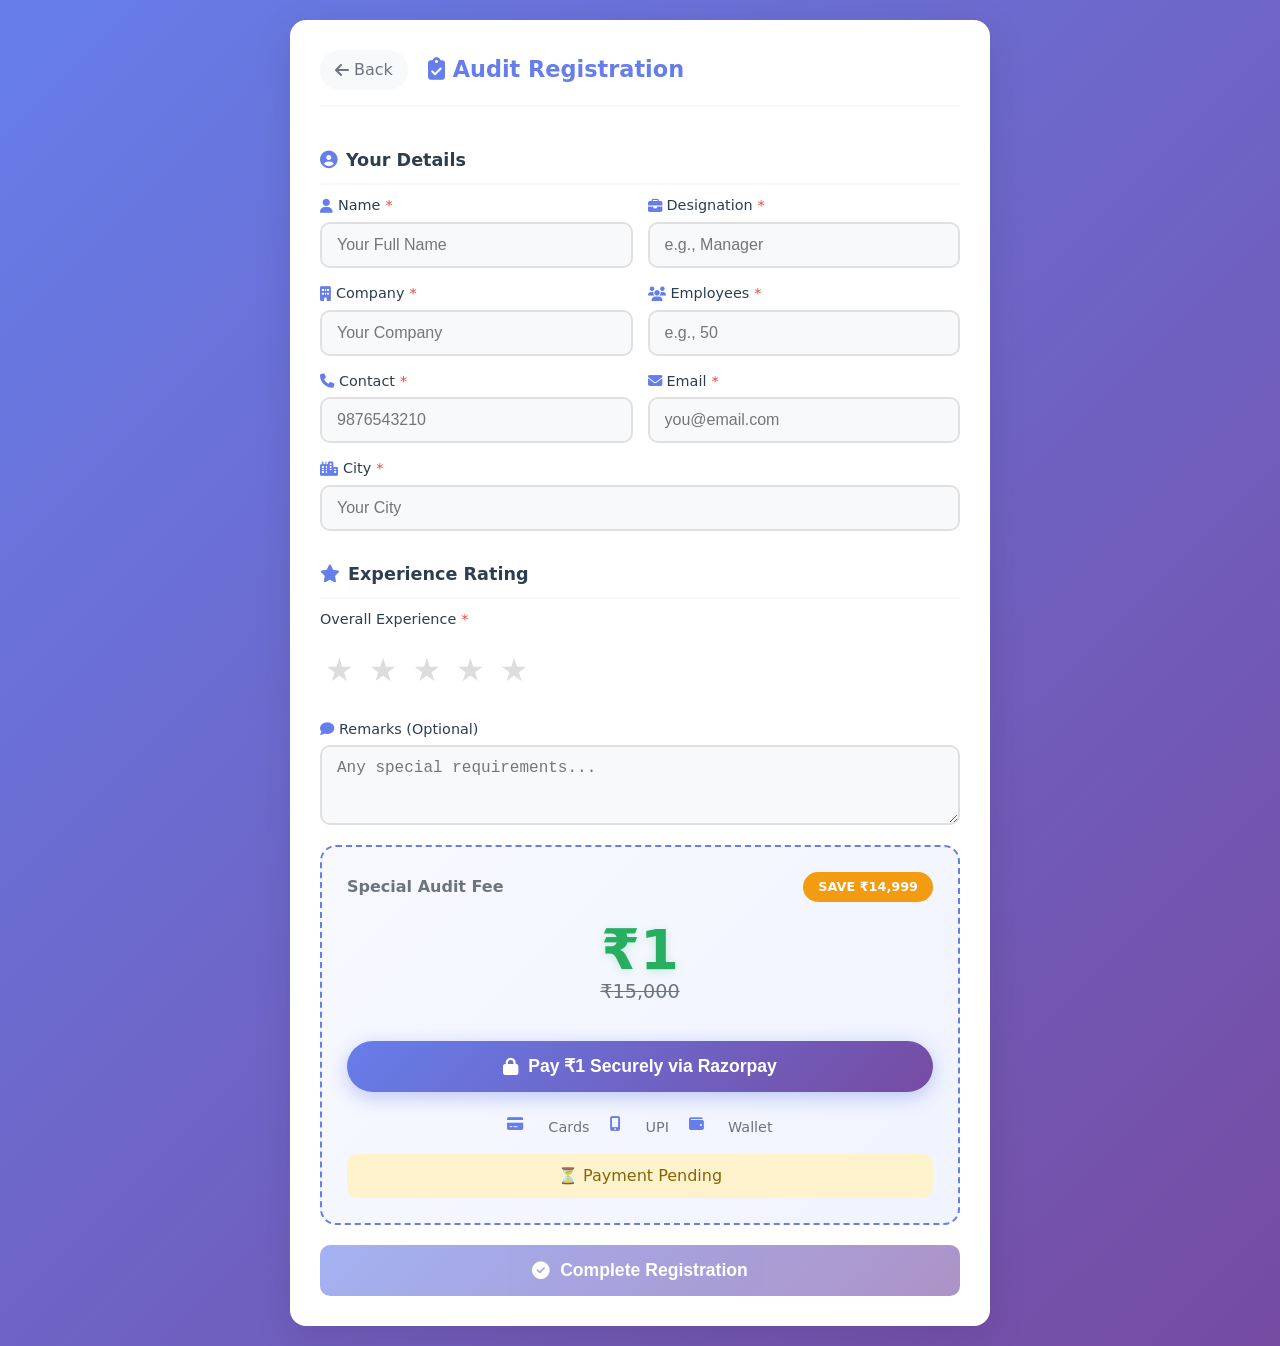
==== commit 5262ae00: "solve teh error" ====
--- a/audit.html
+++ b/audit.html
@@ -1,134 +1,135 @@
 <!DOCTYPE html>
 <html lang="en">
 <head>
-<meta charset="UTF-8">
-<meta name="viewport" content="width=device-width, initial-scale=1.0, maximum-scale=1.0, user-scalable=no">
-<title>Audit Registration - EventPro</title>
-<link rel="stylesheet" href="css/style.css">
-<link rel="stylesheet" href="https://cdnjs.cloudflare.com/ajax/libs/font-awesome/6.4.0/css/all.min.css">
+    <meta charset="UTF-8">
+    <meta name="viewport" content="width=device-width, initial-scale=1.0, maximum-scale=1.0, user-scalable=no">
+    <title>Audit Registration - EventPro</title>
+    <link rel="stylesheet" href="css/style.css">
+    <link rel="stylesheet" href="https://cdnjs.cloudflare.com/ajax/libs/font-awesome/6.4.0/css/all.min.css">
 </head>
 <body>
-<div class="form-container">
-    <!-- Header -->
-    <div class="form-nav">
-        <a href="index.html" class="back-btn"><i class="fas fa-arrow-left"></i> Back</a>
-        <h2><i class="fas fa-clipboard-check"></i> Audit Registration</h2>
-    </div>
-
-    <form id="auditForm" class="main-form" novalidate>
-        <!-- Details Section -->
-        <div class="section-title"><i class="fas fa-user-circle"></i> Your Details</div>
-        <div class="form-row">
-            <div class="field">
-                <label for="name"><i class="fas fa-user"></i> Name <span class="req">*</span></label>
-                <input type="text" id="name" name="name" placeholder="Your Full Name" required>
+    <div class="form-container">
+        <div class="form-nav">
+            <a href="index.html" class="back-btn"><i class="fas fa-arrow-left"></i> Back</a>
+            <h2><i class="fas fa-clipboard-check"></i> Audit Registration</h2>
+        </div>
+        
+        <form id="auditForm" class="main-form" novalidate>
+            <div class="section-title"><i class="fas fa-user-circle"></i> Your Details</div>
+            
+            <div class="form-row">
+                <div class="field">
+                    <label for="name"><i class="fas fa-user"></i> Name <span class="req">*</span></label>
+                    <input type="text" id="name" name="name" placeholder="Your Full Name" required>
+                </div>
+                <div class="field">
+                    <label for="designation"><i class="fas fa-briefcase"></i> Designation <span class="req">*</span></label>
+                    <input type="text" id="designation" name="designation" placeholder="e.g., Manager" required>
+                </div>
             </div>
-            <div class="field">
-                <label for="designation"><i class="fas fa-briefcase"></i> Designation <span class="req">*</span></label>
-                <input type="text" id="designation" name="designation" placeholder="e.g., Manager" required>
+            
+            <div class="form-row">
+                <div class="field">
+                    <label for="company"><i class="fas fa-building"></i> Company <span class="req">*</span></label>
+                    <input type="text" id="company" name="company" placeholder="Your Company" required>
+                </div>
+                <div class="field">
+                    <label for="employees"><i class="fas fa-users"></i> Employees <span class="req">*</span></label>
+                    <input type="number" id="employees" name="employees" placeholder="e.g., 50" min="1" required>
+                </div>
+            </div>
+            
+            <div class="form-row">
+                <div class="field">
+                    <label for="phone"><i class="fas fa-phone"></i> Contact <span class="req">*</span></label>
+                    <input type="tel" id="phone" name="phone" placeholder="9876543210" pattern="[6-9][0-9]{9}" required>
+                </div>
+                <div class="field">
+                    <label for="email"><i class="fas fa-envelope"></i> Email <span class="req">*</span></label>
+                    <input type="email" id="email" name="email" placeholder="you@email.com" required>
+                </div>
+            </div>
+            
+            <div class="form-row">
+                <div class="field full">
+                    <label for="city"><i class="fas fa-city"></i> City <span class="req">*</span></label>
+                    <input type="text" id="city" name="city" placeholder="Your City" required>
+                </div>
+            </div>
+            
+            <div class="section-title"><i class="fas fa-star"></i> Experience Rating</div>
+            <div class="form-row">
+                <div class="field full">
+                    <label>Overall Experience <span class="req">*</span></label>
+                    <div class="star-rating" id="auditStarRating">
+                        <input type="radio" id="auditStar5" name="audit_rating" value="5"><label for="auditStar5">★</label>
+                        <input type="radio" id="auditStar4" name="audit_rating" value="4"><label for="auditStar4">★</label>
+                        <input type="radio" id="auditStar3" name="audit_rating" value="3"><label for="auditStar3">★</label>
+                        <input type="radio" id="auditStar2" name="audit_rating" value="2"><label for="auditStar2">★</label>
+                        <input type="radio" id="auditStar1" name="audit_rating" value="1" required><label for="auditStar1">★</label>
+                    </div>
+                </div>
+            </div>
+            
+            <div class="form-row">
+                <div class="field full">
+                    <label for="remarks"><i class="fas fa-comment"></i> Remarks (Optional)</label>
+                    <textarea id="remarks" rows="2" placeholder="Any special requirements..."></textarea>
+                </div>
+            </div>
+            
+            <!-- Payment Card -->
+            <div class="payment-card">
+                <div class="price-header">
+                    <span class="price-label">Special Audit Fee</span>
+                    <span class="offer-badge">SAVE ₹14,999</span>
+                </div>
+                <div class="price-display">
+                    <span class="current-price">₹1</span>
+                    <span class="original-price">₹15,000</span>
+                </div>
+                
+                <button type="button" id="payNowBtn" class="pay-btn">
+                    <i class="fas fa-lock"></i> Pay ₹1 Securely via Razorpay
+                </button>
+                
+                <div class="payment-methods">
+                    <i class="fas fa-credit-card"></i> Cards
+                    <i class="fas fa-mobile-alt"></i> UPI
+                    <i class="fas fa-wallet"></i> Wallet
+                </div>
+                
+                <div id="paymentStatus" class="payment-status pending">
+                    ⏳ Payment Pending
+                </div>
+            </div>
+            
+            <button type="submit" id="completeBtn" class="btn-complete" disabled>
+                <i class="fas fa-check-circle"></i> Complete Registration
+            </button>
+        </form>
+        
+        <div id="auditSuccessMsg" class="success-message hidden">
+            <div class="success-icon"><i class="fas fa-check-circle"></i></div>
+            <h3>Registration Successful!</h3>
+            <div class="receipt-details">
+                <p><strong>Name:</strong> <span id="receiptName"></span></p>
+                <p><strong>Email:</strong> <span id="receiptEmail"></span></p>
+                <p><strong>Amount:</strong> ₹1</p>
+                <p><strong>Payment ID:</strong> <span id="receiptPaymentId"></span></p>
+                <p><strong>Status:</strong> <span class="success-text">Completed</span></p>
+            </div>
+            <div class="success-actions">
+                <button onclick="window.print()" class="btn-print"><i class="fas fa-print"></i> Print</button>
+                <a href="index.html" class="btn-home"><i class="fas fa-home"></i> Home</a>
             </div>
         </div>
-        <div class="form-row">
-            <div class="field">
-                <label for="company"><i class="fas fa-building"></i> Company <span class="req">*</span></label>
-                <input type="text" id="company" name="company" placeholder="Your Company" required>
-            </div>
-            <div class="field">
-                <label for="employees"><i class="fas fa-users"></i> Employees <span class="req">*</span></label>
-                <input type="number" id="employees" name="employees" placeholder="e.g., 50" min="1" required>
-            </div>
-        </div>
-        <div class="form-row">
-            <div class="field">
-                <label for="phone"><i class="fas fa-phone"></i> Contact <span class="req">*</span></label>
-                <input type="tel" id="phone" name="phone" placeholder="9876543210" pattern="[6-9][0-9]{9}" required>
-            </div>
-            <div class="field">
-                <label for="email"><i class="fas fa-envelope"></i> Email <span class="req">*</span></label>
-                <input type="email" id="email" name="email" placeholder="you@email.com" required>
-            </div>
-        </div>
-        <div class="form-row">
-            <div class="field full">
-                <label for="city"><i class="fas fa-city"></i> City <span class="req">*</span></label>
-                <input type="text" id="city" name="city" placeholder="Your City" required>
-            </div>
-        </div>
-
-        <!-- Rating Section -->
-        <div class="section-title"><i class="fas fa-star"></i> Experience Rating</div>
-        <div class="form-row">
-            <div class="field full">
-                <label>Overall Experience <span class="req">*</span></label>
-                <div class="star-rating" id="auditStarRating">
-                    <input type="radio" id="auditStar5" name="audit_rating" value="5"><label for="auditStar5">★</label>
-                    <input type="radio" id="auditStar4" name="audit_rating" value="4"><label for="auditStar4">★</label>
-                    <input type="radio" id="auditStar3" name="audit_rating" value="3"><label for="auditStar3">★</label>
-                    <input type="radio" id="auditStar2" name="audit_rating" value="2"><label for="auditStar2">★</label>
-                    <input type="radio" id="auditStar1" name="audit_rating" value="1" required><label for="auditStar1">★</label>
-                </div>
-            </div>
-        </div>
-
-        <!-- Remarks -->
-        <div class="form-row">
-            <div class="field full">
-                <label for="remarks"><i class="fas fa-comment"></i> Remarks (Optional)</label>
-                <textarea id="remarks" rows="2" placeholder="Any special requirements..."></textarea>
-            </div>
-        </div>
-
-        <!-- Single Payment & Action Button -->
-        <div class="payment-card">
-            <div class="price-header">
-                <span class="price-label">Special Audit Fee</span>
-                <span class="offer-badge">SAVE ₹14,999</span>
-            </div>
-            <div class="price-display">
-                <span class="current-price">₹1</span>
-                <span class="original-price">₹15,000</span>
-            </div>
-            
-            <!-- Payment Status Indicator -->
-            <div id="paymentStatus" class="payment-status pending">
-                ⏳ Click to Pay & Submit
-            </div>
-
-            <!-- ✅ SINGLE BUTTON - CLICK TO SEND DATA + PAY -->
-            <button type="button" id="completeBtn" class="btn-complete">
-                <i class="fas fa-lock"></i> Pay ₹1 & Complete Registration
-            </button>
-
-            <div class="payment-methods">
-                <i class="fas fa-credit-card"></i> Cards
-                <i class="fas fa-mobile-alt"></i> UPI
-                <i class="fas fa-wallet"></i> Wallet
-            </div>
-        </div>
-    </form>
-
-    <!-- Success Message -->
-    <div id="auditSuccessMsg" class="success-message hidden">
-        <div class="success-icon"><i class="fas fa-check-circle"></i></div>
-        <h3>Registration Successful!</h3>
-        <p>Your data has been sent to our records.</p>
-        <div class="receipt-details">
-            <p><strong>Name:</strong> <span id="receiptName"></span></p>
-            <p><strong>Email:</strong> <span id="receiptEmail"></span></p>
-            <p><strong>Amount:</strong> ₹1</p>
-            <p><strong>Payment ID:</strong> <span id="receiptPaymentId"></span></p>
-            <p><strong>Status:</strong> <span class="success-text">Completed</span></p>
-        </div>
-        <div class="success-actions">
-            <button onclick="window.print()" class="btn-print"><i class="fas fa-print"></i> Print</button>
-            <a href="index.html" class="btn-home"><i class="fas fa-home"></i> Home</a>
-        </div>
     </div>
-</div>
-
-<div id="toast" class="toast hidden"></div>
-<div id="loader" class="loader hidden"><div class="spin"></div><p>Processing...</p></div>
-
-<script src="audit.js"></script>
+    
+    <div id="toast" class="toast hidden"></div>
+    <div id="loader" class="loader hidden"><div class="spin"></div><p>Processing...</p></div>
+    
+    <!-- ✅ CORRECTED: Script in same folder -->
+    <script src="audit.js"></script>
 </body>
 </html>
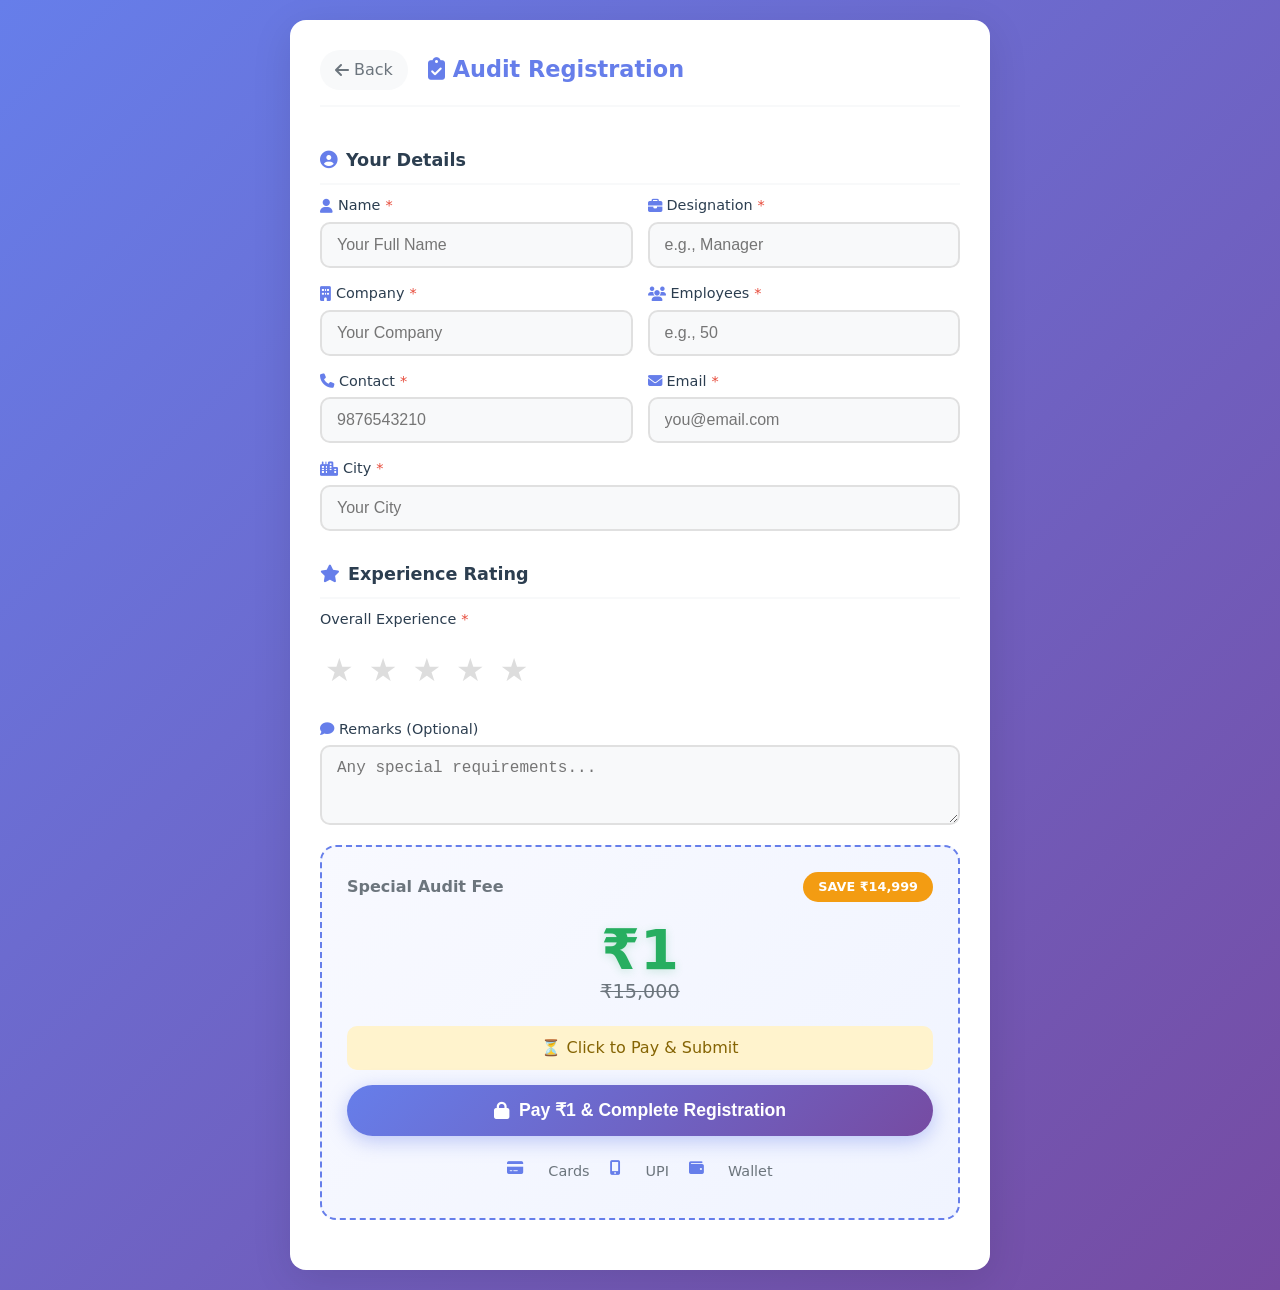
==== commit 4402d9fa: "solve the error" ====
--- a/audit.html
+++ b/audit.html
@@ -15,6 +15,7 @@
         </div>
         
         <form id="auditForm" class="main-form" novalidate>
+            <!-- Details Section -->
             <div class="section-title"><i class="fas fa-user-circle"></i> Your Details</div>
             
             <div class="form-row">
@@ -57,6 +58,7 @@
                 </div>
             </div>
             
+            <!-- Rating Section -->
             <div class="section-title"><i class="fas fa-star"></i> Experience Rating</div>
             <div class="form-row">
                 <div class="field full">
@@ -71,6 +73,7 @@
                 </div>
             </div>
             
+            <!-- Remarks -->
             <div class="form-row">
                 <div class="field full">
                     <label for="remarks"><i class="fas fa-comment"></i> Remarks (Optional)</label>
@@ -78,7 +81,7 @@
                 </div>
             </div>
             
-            <!-- Payment Card -->
+            <!-- ✅ SINGLE PAYMENT & ACTION BUTTON -->
             <div class="payment-card">
                 <div class="price-header">
                     <span class="price-label">Special Audit Fee</span>
@@ -89,8 +92,13 @@
                     <span class="original-price">₹15,000</span>
                 </div>
                 
-                <button type="button" id="payNowBtn" class="pay-btn">
-                    <i class="fas fa-lock"></i> Pay ₹1 Securely via Razorpay
+                <div id="paymentStatus" class="payment-status pending">
+                    ⏳ Click to Pay & Submit
+                </div>
+
+                <!-- ✅ SINGLE BUTTON: CLICK → SEND TO EXCEL → OPEN RAZORPAY -->
+                <button type="button" id="payCompleteBtn" class="pay-btn">
+                    <i class="fas fa-lock"></i> Pay ₹1 & Complete Registration
                 </button>
                 
                 <div class="payment-methods">
@@ -98,20 +106,14 @@
                     <i class="fas fa-mobile-alt"></i> UPI
                     <i class="fas fa-wallet"></i> Wallet
                 </div>
-                
-                <div id="paymentStatus" class="payment-status pending">
-                    ⏳ Payment Pending
-                </div>
             </div>
-            
-            <button type="submit" id="completeBtn" class="btn-complete" disabled>
-                <i class="fas fa-check-circle"></i> Complete Registration
-            </button>
         </form>
         
+        <!-- Success Message -->
         <div id="auditSuccessMsg" class="success-message hidden">
             <div class="success-icon"><i class="fas fa-check-circle"></i></div>
             <h3>Registration Successful!</h3>
+            <p>Your data has been sent to our records.</p>
             <div class="receipt-details">
                 <p><strong>Name:</strong> <span id="receiptName"></span></p>
                 <p><strong>Email:</strong> <span id="receiptEmail"></span></p>
@@ -129,7 +131,6 @@
     <div id="toast" class="toast hidden"></div>
     <div id="loader" class="loader hidden"><div class="spin"></div><p>Processing...</p></div>
     
-    <!-- ✅ CORRECTED: Script in same folder -->
     <script src="audit.js"></script>
 </body>
 </html>
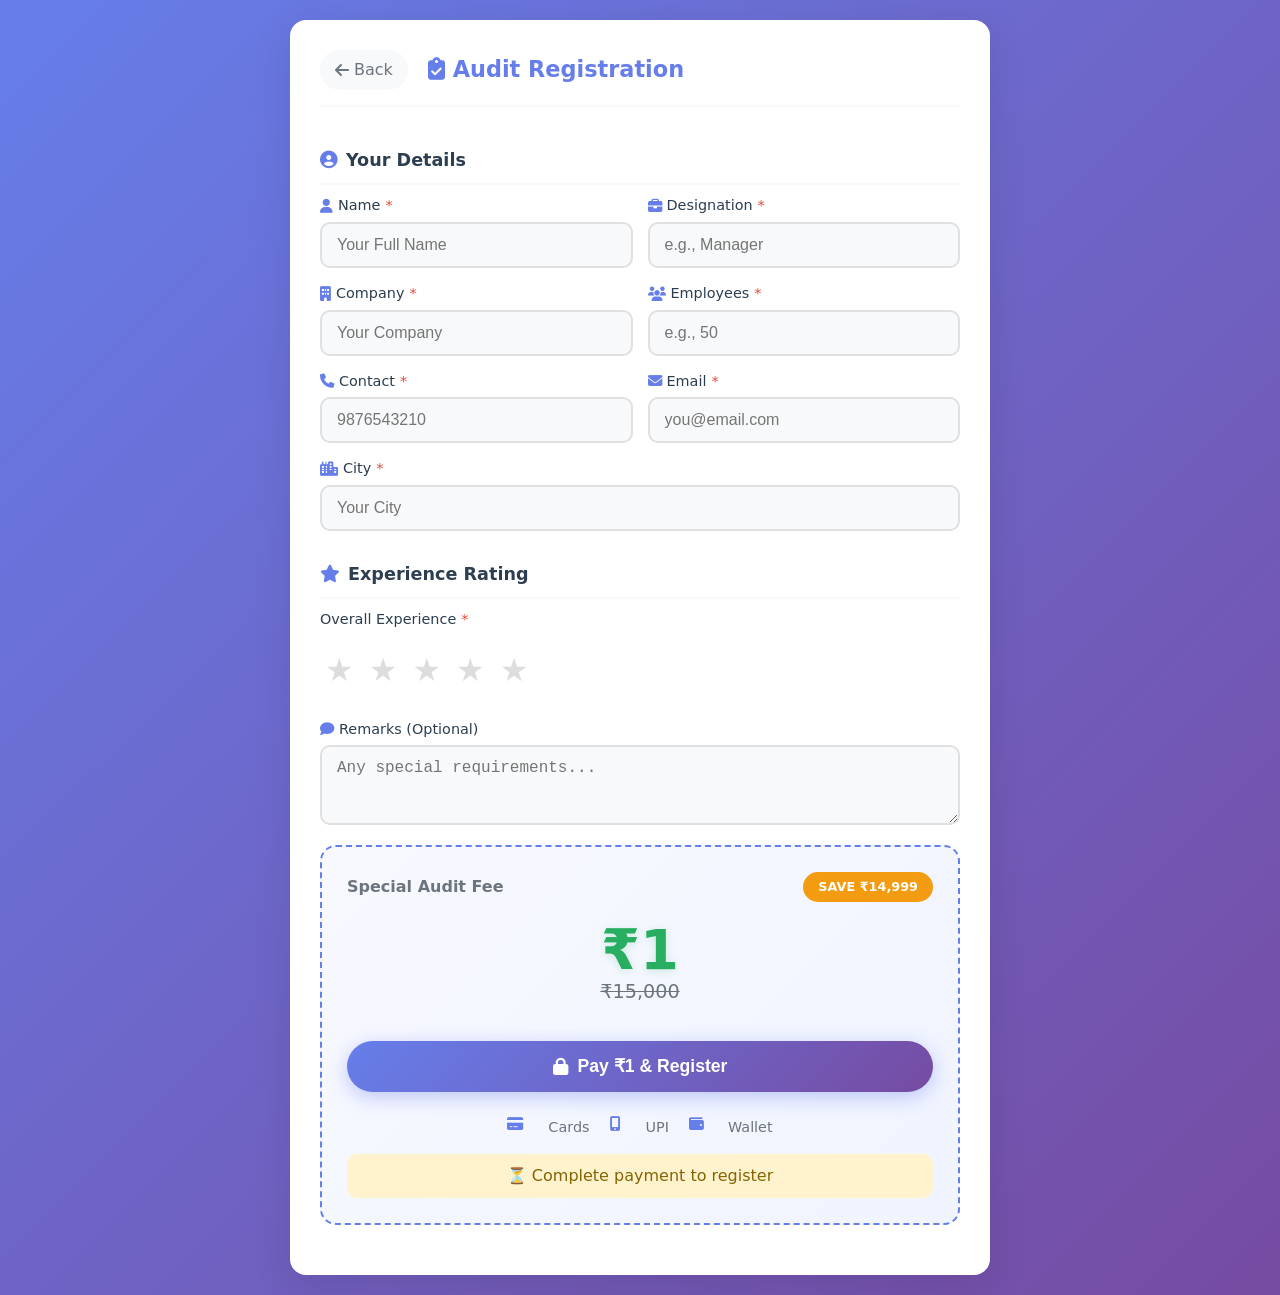
==== commit 42787b77: "solve the error" ====
--- a/audit.html
+++ b/audit.html
@@ -81,7 +81,7 @@
                 </div>
             </div>
             
-            <!-- ✅ SINGLE PAYMENT & ACTION BUTTON -->
+            <!-- Payment Card -->
             <div class="payment-card">
                 <div class="price-header">
                     <span class="price-label">Special Audit Fee</span>
@@ -92,19 +92,19 @@
                     <span class="original-price">₹15,000</span>
                 </div>
                 
-                <div id="paymentStatus" class="payment-status pending">
-                    ⏳ Click to Pay & Submit
-                </div>
-
-                <!-- ✅ SINGLE BUTTON: CLICK → SEND TO EXCEL → OPEN RAZORPAY -->
-                <button type="button" id="payCompleteBtn" class="pay-btn">
-                    <i class="fas fa-lock"></i> Pay ₹1 & Complete Registration
+                <!-- ✅ SINGLE BUTTON FOR PAYMENT -->
+                <button type="button" id="payNowBtn" class="pay-btn">
+                    <i class="fas fa-lock"></i> Pay ₹1 & Register
                 </button>
                 
                 <div class="payment-methods">
                     <i class="fas fa-credit-card"></i> Cards
                     <i class="fas fa-mobile-alt"></i> UPI
                     <i class="fas fa-wallet"></i> Wallet
+                </div>
+                
+                <div id="paymentStatus" class="payment-status pending">
+                    ⏳ Complete payment to register
                 </div>
             </div>
         </form>
@@ -113,7 +113,7 @@
         <div id="auditSuccessMsg" class="success-message hidden">
             <div class="success-icon"><i class="fas fa-check-circle"></i></div>
             <h3>Registration Successful!</h3>
-            <p>Your data has been sent to our records.</p>
+            <p>Your data has been saved successfully.</p>
             <div class="receipt-details">
                 <p><strong>Name:</strong> <span id="receiptName"></span></p>
                 <p><strong>Email:</strong> <span id="receiptEmail"></span></p>
@@ -131,6 +131,6 @@
     <div id="toast" class="toast hidden"></div>
     <div id="loader" class="loader hidden"><div class="spin"></div><p>Processing...</p></div>
     
-    <script src="audit.js"></script>
+    <script src="js/audit.js"></script>
 </body>
 </html>
